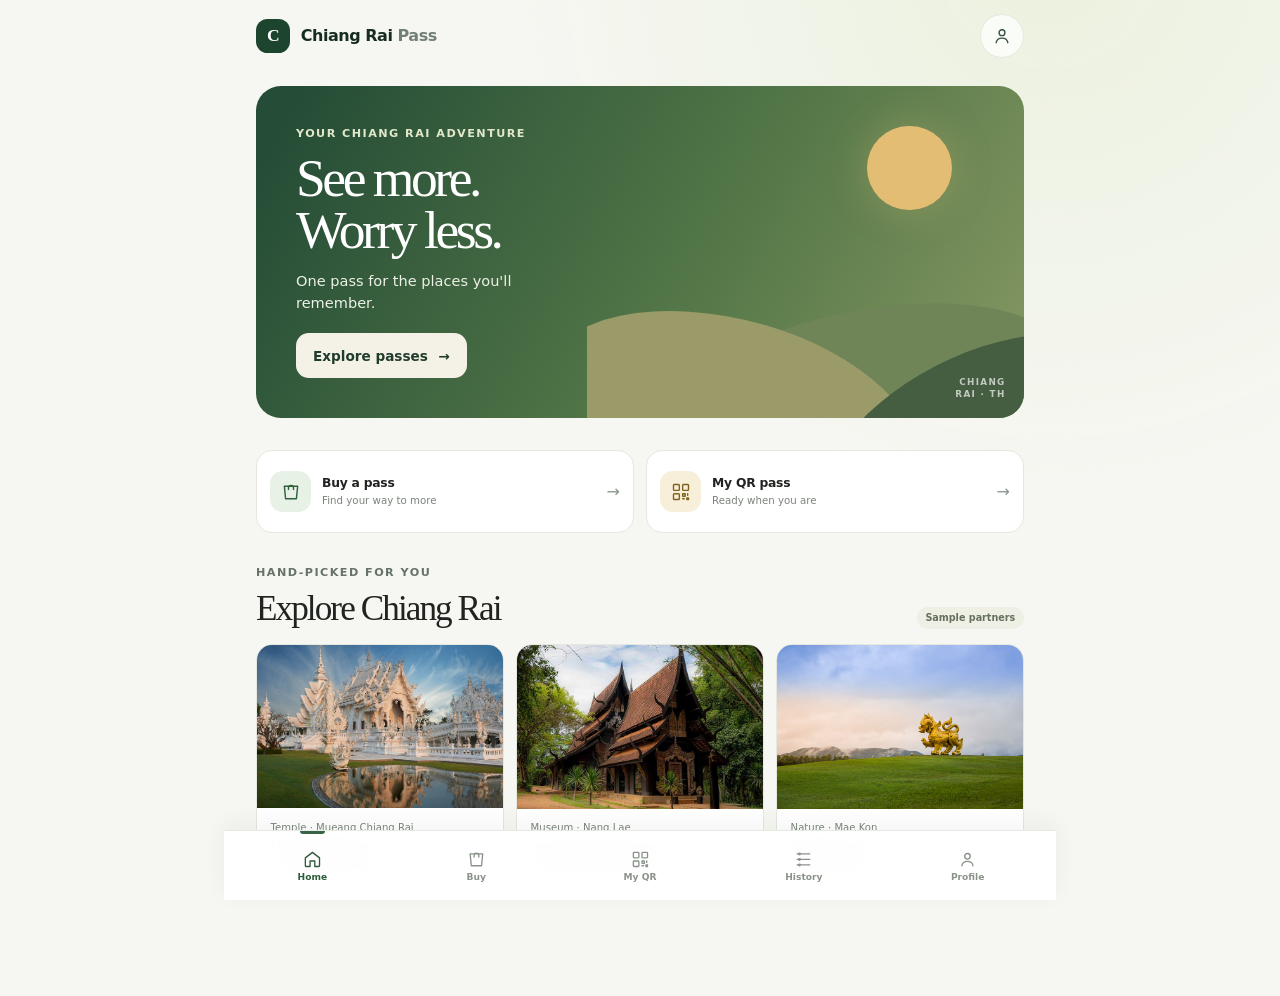
==== FrontEnd/index.html @ 677d4487 "update code" ====
<!doctype html>
<html lang="en">
  <head>
    <meta charset="utf-8">
    <meta name="viewport" content="width=device-width, initial-scale=1, viewport-fit=cover">
    <meta name="theme-color" content="#f6f7f2">
    <meta name="description" content="Explore Chiang Rai with one convenient visitor pass.">
    <link rel="manifest" href="./manifest.webmanifest">
    <title>Chiang Rai Pass</title>
    <link rel="stylesheet" href="./css/styles.css?v=2">
    <script src="./js/config.js" defer></script>
    <script src="./js/app.js?v=2" defer></script>
  </head>
  <body>
    <div class="app-frame">
      <header class="topbar">
        <a class="brand" href="#home" aria-label="Chiang Rai Pass home">
          <span class="brand-mark" aria-hidden="true">C</span>
          <span>Chiang Rai <span class="brand-light">Pass</span></span>
        </a>
        <button class="icon-button" type="button" data-navigate="profile" aria-label="Open profile">
          <svg viewBox="0 0 24 24" aria-hidden="true"><circle cx="12" cy="8" r="3.5"></circle><path d="M5 20c.6-3.7 3-5.5 7-5.5s6.4 1.8 7 5.5"></path></svg>
        </button>
      </header>

      <main id="app-content" class="app-content" tabindex="-1"></main>

      <nav class="bottom-nav" aria-label="Main navigation">
        <a href="#home" data-page="home" aria-current="page">
          <svg viewBox="0 0 24 24" aria-hidden="true"><path d="m3 10 9-7 9 7v10a1 1 0 0 1-1 1h-5v-7H9v7H4a1 1 0 0 1-1-1z"></path></svg>
          <span>Home</span>
        </a>
        <a href="#buy" data-page="buy">
          <svg viewBox="0 0 24 24" aria-hidden="true"><path d="M4 5h16l-1.5 15h-13z"></path><path d="M9 9V7a3 3 0 0 1 6 0v2"></path></svg>
          <span>Buy</span>
          <span id="cart-count" class="nav-count" hidden>0</span>
        </a>
        <a href="#qr" data-page="qr">
          <svg viewBox="0 0 24 24" aria-hidden="true"><rect x="3" y="3" width="7" height="7" rx="1"></rect><rect x="14" y="3" width="7" height="7" rx="1"></rect><rect x="3" y="14" width="7" height="7" rx="1"></rect><path d="M14 14h3v3h-3zM20 14v2M14 20h2M19 19h2v2h-2z"></path></svg>
          <span>My QR</span>
        </a>
        <a href="#history" data-page="history">
          <svg viewBox="0 0 24 24" aria-hidden="true"><path d="M4 5h16M4 12h16M4 19h16"></path><circle cx="7" cy="5" r="1"></circle><circle cx="7" cy="12" r="1"></circle><circle cx="7" cy="19" r="1"></circle></svg>
          <span>History</span>
        </a>
        <a href="#profile" data-page="profile">
          <svg viewBox="0 0 24 24" aria-hidden="true"><circle cx="12" cy="8" r="3.5"></circle><path d="M5 20c.6-3.7 3-5.5 7-5.5s6.4 1.8 7 5.5"></path></svg>
          <span>Profile</span>
        </a>
      </nav>
      <div id="app-announcer" class="visually-hidden" role="status" aria-live="polite"></div>
    </div>
  </body>
</html>
---- FrontEnd/css/styles.css ----
:root {
  color-scheme: light;
  font-family: "Aptos", "Segoe UI", system-ui, -apple-system, BlinkMacSystemFont, sans-serif;
  color: #20231f;
  background: #f6f7f2;
  font-synthesis: none;
  text-rendering: optimizeLegibility;
  -webkit-font-smoothing: antialiased;
  -moz-osx-font-smoothing: grayscale;
  font-optical-sizing: auto;
  font-weight: 400;
}

* {
  box-sizing: border-box;
}

body {
  min-width: 320px;
  min-height: 100vh;
  margin: 0;
  background:
    radial-gradient(ellipse at 82% -4%, rgb(227 236 207 / 55%), transparent 34rem),
    #f6f7f2;
}

button,
input,
a {
  font: inherit;
}

button,
a {
  -webkit-tap-highlight-color: transparent;
}

a {
  color: inherit;
}

button:focus-visible,
a:focus-visible,
input:focus-visible {
  outline: 3px solid #e0a938;
  outline-offset: 3px;
}

.app-frame {
  width: min(100%, 52rem);
  min-height: 100vh;
  margin-inline: auto;
  padding: 0 1.25rem calc(6.5rem + env(safe-area-inset-bottom));
}

.topbar {
  display: flex;
  height: 4.5rem;
  align-items: center;
  justify-content: space-between;
}

.brand {
  display: inline-flex;
  align-items: center;
  gap: 0.65rem;
  color: #172c20;
  font-size: 1rem;
  font-weight: 750;
  letter-spacing: -0.03em;
  text-decoration: none;
}

.brand-mark {
  display: grid;
  width: 2.15rem;
  height: 2.15rem;
  place-items: center;
  border-radius: 0.72rem;
  background: #1d442d;
  color: #fff;
  font-family: Georgia, serif;
  font-size: 1.1rem;
  font-weight: 700;
}

.brand-light {
  color: #738076;
  font-weight: 550;
}

.icon-button {
  display: grid;
  width: 2.75rem;
  height: 2.75rem;
  place-items: center;
  border: 1px solid #e5e8df;
  border-radius: 50%;
  background: rgb(255 255 255 / 76%);
  color: #385242;
  cursor: pointer;
}

.icon-button svg,
.bottom-nav svg,
.quick-icon svg {
  width: 1.25rem;
  height: 1.25rem;
  fill: none;
  stroke: currentColor;
  stroke-linecap: round;
  stroke-linejoin: round;
  stroke-width: 1.7;
}

.app-content {
  min-height: calc(100vh - 10.5rem);
  padding-top: 0.55rem;
}

.app-content:focus {
  outline: none;
}

.home-page {
  padding-top: 0.35rem;
}

.hero-card {
  position: relative;
  min-height: 18.5rem;
  overflow: hidden;
  padding: clamp(1.5rem, 5vw, 2.5rem);
  border-radius: 1.55rem;
  background: linear-gradient(120deg, #244c36 4%, #527647 56%, #879862 100%);
  color: white;
  isolation: isolate;
}

.hero-copy {
  position: relative;
  z-index: 2;
  max-width: 23rem;
}

.eyebrow {
  margin: 0 0 0.6rem;
  color: #667367;
  font-size: 0.7rem;
  font-weight: 750;
  letter-spacing: 0.13em;
  line-height: 1.4;
  text-transform: uppercase;
}

.eyebrow-light {
  color: #e1e8ca;
}

.hero-card h1 {
  margin: 0;
  font-family: Georgia, "Times New Roman", serif;
  font-size: clamp(2.4rem, 8vw, 3.35rem);
  font-weight: 500;
  letter-spacing: -0.065em;
  line-height: 0.98;
}

.hero-copy > p:not(.eyebrow) {
  max-width: 18rem;
  margin: 0.85rem 0 1.2rem;
  color: #edf1e6;
  font-size: 0.91rem;
  line-height: 1.5;
}

.button {
  display: inline-flex;
  min-height: 2.8rem;
  padding: 0.7rem 1rem;
  align-items: center;
  justify-content: center;
  gap: 0.65rem;
  border: 1px solid transparent;
  border-radius: 0.8rem;
  cursor: pointer;
  font-size: 0.85rem;
  font-weight: 700;
  text-decoration: none;
  transition: transform 130ms ease, background-color 130ms ease, border-color 130ms ease;
}

.button:hover {
  transform: translateY(-1px);
}

.button-light {
  background: #f4f1e7;
  color: #203c2b;
}

.button-light:hover {
  background: #fff;
}

.button-dark {
  background: #244b34;
  color: #fff;
}

.button-dark:hover {
  background: #193b28;
}

.button-outline {
  border-color: #d6dfd4;
  background: #fff;
  color: #294a34;
}

.button-outline:hover {
  border-color: #91a28f;
  background: #f7faf6;
}

.button-full {
  width: 100%;
}

.button:disabled {
  transform: none;
  cursor: not-allowed;
  opacity: 0.55;
}

.hero-sun {
  position: absolute;
  z-index: 0;
  top: 2.45rem;
  right: 4.5rem;
  width: 5.3rem;
  height: 5.3rem;
  border-radius: 50%;
  background: #e4bd74;
  box-shadow: 0 0 2.5rem rgb(244 205 126 / 25%);
}

.hero-hills {
  position: absolute;
  z-index: 1;
  right: -1rem;
  bottom: 0;
  width: 59%;
  height: 48%;
  overflow: hidden;
}

.hero-hills span {
  position: absolute;
  right: -8%;
  bottom: -48%;
  width: 92%;
  height: 116%;
  border-radius: 52% 48% 0 0;
  background: #708557;
  transform: rotate(-10deg);
}

.hero-hills span:nth-child(2) {
  right: 26%;
  bottom: -66%;
  width: 85%;
  height: 128%;
  background: #9a9b68;
  transform: rotate(16deg);
}

.hero-hills span:nth-child(3) {
  right: -25%;
  bottom: -73%;
  width: 75%;
  height: 114%;
  background: #455d40;
  transform: rotate(-24deg);
}

.hero-stamp {
  position: absolute;
  z-index: 2;
  right: 1.15rem;
  bottom: 1.05rem;
  color: rgb(255 255 255 / 68%);
  font-size: 0.55rem;
  font-weight: 700;
  letter-spacing: 0.15em;
  line-height: 1.45;
  text-align: right;
}

.section-block {
  margin-top: 2rem;
}

.quick-actions {
  display: grid;
  grid-template-columns: repeat(2, minmax(0, 1fr));
  gap: 0.75rem;
}

.quick-card {
  display: grid;
  min-height: 5.2rem;
  padding: 0.82rem;
  grid-template-columns: auto 1fr auto;
  align-items: center;
  gap: 0.7rem;
  border: 1px solid #e6e8df;
  border-radius: 1rem;
  background: #fff;
  text-decoration: none;
  transition: border-color 140ms ease, transform 140ms ease;
}

.quick-card:hover {
  transform: translateY(-2px);
  border-color: #a8b8a6;
}

.quick-icon {
  display: grid;
  width: 2.55rem;
  height: 2.55rem;
  place-items: center;
  border-radius: 0.8rem;
}

.quick-icon-green {
  background: #e8f1e5;
  color: #32603c;
}

.quick-icon-amber {
  background: #f8efda;
  color: #80621f;
}

.quick-card strong,
.quick-card small {
  display: block;
}

.quick-card strong {
  font-size: 0.77rem;
  letter-spacing: -0.02em;
}

.quick-card small {
  margin-top: 0.23rem;
  color: #7a837a;
  font-size: 0.64rem;
  line-height: 1.3;
}

.card-arrow {
  color: #8c968b;
  font-size: 1rem;
}

.section-title-row {
  display: flex;
  align-items: end;
  justify-content: space-between;
  gap: 1rem;
}

.section-title-row h2,
.page-heading h1 {
  margin: 0;
  font-family: Georgia, "Times New Roman", serif;
  font-size: clamp(1.75rem, 5vw, 2.2rem);
  font-weight: 500;
  letter-spacing: -0.055em;
  line-height: 1.1;
}

.sample-pill {
  padding: 0.36rem 0.55rem;
  border-radius: 2rem;
  background: #eef0e6;
  color: #65705d;
  font-size: 0.6rem;
  font-weight: 700;
  white-space: nowrap;
}

.attraction-list {
  display: grid;
  margin-top: 0.9rem;
  gap: 0.75rem;
}

.attraction-card {
  display: flex;
  flex-direction: column;
  overflow: hidden;
  border: 1px solid #e6e8df;
  border-radius: 1rem;
  background: #fff;
}


.attraction-image {
  width: 100%;
  height: 100%;
  object-fit: cover;
  object-position: center; 
  display: block;
}

attraction-art {
  position: relative;
  width: 100%;
  aspect-ratio: 16 / 10; 
  min-height: 0;         
  overflow: hidden;
  background: transparent;
}

.attraction-art.rose {
  background: linear-gradient(145deg, #c38a78, #7d5556);
}

.attraction-art.ink {
  background: linear-gradient(145deg, #6c7670, #303c39);
}

.attraction-art.leaf {
  background: linear-gradient(145deg, #a6a76d, #516c48);
}

.attraction-info {
  padding: 0.85rem 0.95rem;
}

.card-kicker {
  margin: 0 0 0.33rem;
  color: #7b867a;
  font-size: 0.63rem;
}

.attraction-info h3 {
  margin: 0;
  font-family: Georgia, serif;
  font-size: 1.05rem;
  font-weight: 500;
  letter-spacing: -0.025em;
}

.attraction-info > p:not(.card-kicker) {
  margin: 0.42rem 0 0.6rem;
  color: #717b71;
  font-size: 0.7rem;
  line-height: 1.45;
}

.partner-label {
  display: inline-flex;
  align-items: center;
  gap: 0.35rem;
  color: #63745f;
  font-size: 0.61rem;
  font-weight: 650;
}

.partner-dot,
.live-dot {
  width: 0.42rem;
  height: 0.42rem;
  border-radius: 50%;
  background: #65a36a;
}

.page-heading {
  margin: 1.25rem 0 1.4rem;
}

.page-heading h1 {
  max-width: 18ch;
}

.page-description {
  max-width: 37rem;
  margin: 0.65rem 0 0;
  color: #768075;
  font-size: 0.84rem;
  line-height: 1.55;
}

.demo-notice {
  display: flex;
  margin: 0 0 1rem;
  padding: 0.75rem 0.85rem;
  align-items: flex-start;
  gap: 0.55rem;
  border: 1px solid #e9dfc4;
  border-radius: 0.8rem;
  background: #fbf7e9;
  color: #72643c;
  font-size: 0.69rem;
  line-height: 1.45;
}

.demo-notice > span:first-child {
  display: grid;
  width: 1.05rem;
  height: 1.05rem;
  flex: 0 0 auto;
  place-items: center;
  border: 1px solid #bca96d;
  border-radius: 50%;
  font-size: 0.66rem;
  font-weight: 750;
}

.pass-list {
  display: grid;
  gap: 0.75rem;
}

.pass-card {
  display: grid;
  min-height: 10.4rem;
  overflow: hidden;
  grid-template-columns: 6.2rem 1fr;
  border: 1px solid #e6e8df;
  border-radius: 1rem;
  background: #fff;
}

.pass-art {
  display: grid;
  place-items: center;
  color: #fff;
  font-family: Georgia, serif;
  font-size: 1.25rem;
  letter-spacing: 0.12em;
}

.pass-art span {
  display: grid;
  width: 3.6rem;
  height: 4.7rem;
  place-items: center;
  border: 1px solid rgb(255 255 255 / 54%);
  border-radius: 0.45rem;
  background: rgb(255 255 255 / 10%);
  writing-mode: vertical-rl;
}

.pass-art-1 {
  background: linear-gradient(155deg, #778967, #334e3d);
}

.pass-art-2 {
  background: linear-gradient(155deg, #bd9860, #795c3d);
}

.pass-art-3 {
  background: linear-gradient(155deg, #a57568, #5b4340);
}

.pass-details {
  padding: 0.85rem 0.9rem;
}

.pass-tag {
  color: #718369;
  font-size: 0.59rem;
  font-weight: 700;
}

.pass-details h2 {
  margin: 0.23rem 0 0;
  font-family: Georgia, serif;
  font-size: 1.02rem;
  font-weight: 500;
  letter-spacing: -0.025em;
}

.pass-details > p {
  margin: 0.3rem 0 0.62rem;
  color: #7b837a;
  font-size: 0.66rem;
  line-height: 1.35;
}

.pass-buy-row {
  display: flex;
  align-items: center;
  justify-content: space-between;
  gap: 0.4rem;
}

.pass-price {
  color: #244b34;
  font-size: 1rem;
  letter-spacing: -0.04em;
  white-space: nowrap;
}

.pass-price small {
  color: #859086;
  font-size: 0.57rem;
  font-weight: 500;
  letter-spacing: 0;
}

.pass-buy-row .button {
  min-height: 2.35rem;
  padding: 0.5rem 0.65rem;
  font-size: 0.67rem;
  white-space: nowrap;
}

.cart-panel {
  margin-top: 1.4rem;
  padding: 1rem;
  border: 1px solid #e1e7dd;
  border-radius: 1.1rem;
  background: #fff;
}

.cart-heading {
  align-items: center;
}

.cart-heading h2 {
  font-family: Georgia, serif;
  font-size: 1.45rem;
}

.cart-heading-count {
  display: inline-grid;
  min-width: 1.4rem;
  height: 1.4rem;
  padding-inline: 0.25rem;
  place-items: center;
  border-radius: 1rem;
  background: #eef1e8;
  color: #4e644c;
  font-family: system-ui, sans-serif;
  font-size: 0.67rem;
  vertical-align: 0.15rem;
}

.cart-empty {
  display: flex;
  min-height: 8rem;
  align-items: center;
  justify-content: center;
  flex-direction: column;
  gap: 0.4rem;
  color: #7b867c;
  text-align: center;
}

.cart-empty-icon {
  display: grid;
  width: 2rem;
  height: 2rem;
  margin-bottom: 0.15rem;
  place-items: center;
  border-radius: 50%;
  background: #eff3ec;
  color: #507054;
  font-size: 1.15rem;
}

.cart-empty strong {
  color: #34463a;
  font-size: 0.8rem;
}

.cart-empty > span:last-child {
  font-size: 0.66rem;
}

.cart-lines {
  margin-top: 0.9rem;
}

.cart-line {
  display: flex;
  padding: 0.75rem 0;
  align-items: center;
  justify-content: space-between;
  gap: 0.8rem;
  border-bottom: 1px solid #edf0e9;
}

.cart-line-main strong,
.cart-line-main span {
  display: block;
}

.cart-line-main strong {
  font-size: 0.75rem;
}

.cart-line-main span {
  margin-top: 0.25rem;
  color: #7f897f;
  font-size: 0.65rem;
}

.quantity-control {
  display: inline-flex;
  height: 2rem;
  align-items: center;
  border: 1px solid #e4e9e1;
  border-radius: 0.6rem;
}

.quantity-control button {
  width: 2rem;
  height: 100%;
  border: 0;
  background: transparent;
  color: #3d6345;
  cursor: pointer;
  font-size: 1rem;
}

.quantity-control span {
  min-width: 1rem;
  font-size: 0.68rem;
  text-align: center;
}

.cart-total {
  display: flex;
  margin: 0.85rem 0;
  justify-content: space-between;
  color: #667267;
  font-size: 0.78rem;
}

.cart-total strong {
  color: #203c2b;
  font-size: 0.92rem;
}

.cart-note {
  margin: 0.5rem 0 0.8rem;
  color: #7e887e;
  font-size: 0.64rem;
  line-height: 1.45;
}

.loading-panel {
  padding: 1.5rem;
  border: 1px solid #e6e8df;
  border-radius: 1rem;
  background: #fff;
  color: #718071;
  font-size: 0.8rem;
  text-align: center;
}

.empty-state {
  display: flex;
  min-height: 16rem;
  padding: 1.5rem;
  align-items: center;
  justify-content: center;
  flex-direction: column;
  border: 1px solid #e6e8df;
  border-radius: 1.1rem;
  background: #fff;
  text-align: center;
}

.empty-icon {
  display: grid;
  width: 2.8rem;
  height: 2.8rem;
  margin-bottom: 0.85rem;
  place-items: center;
  border-radius: 50%;
  background: #eff2e9;
  color: #486345;
  font-size: 1.25rem;
}

.empty-state h2 {
  margin: 0;
  font-family: Georgia, serif;
  font-size: 1.35rem;
  font-weight: 500;
}

.empty-state p {
  max-width: 24rem;
  margin: 0.55rem 0 1.15rem;
  color: #7a847a;
  font-size: 0.75rem;
  line-height: 1.55;
}

.empty-state-error .empty-icon {
  background: #f7eae3;
  color: #a4513b;
}

.history-list {
  display: grid;
  gap: 0.65rem;
}

.history-item {
  display: flex;
  padding: 0.9rem;
  align-items: flex-start;
  gap: 0.75rem;
  border: 1px solid #e6e8df;
  border-radius: 0.9rem;
  background: #fff;
}

.history-icon {
  display: grid;
  width: 2rem;
  height: 2rem;
  flex: 0 0 auto;
  place-items: center;
  border-radius: 50%;
  background: #eaf2e6;
  color: #3f7549;
  font-weight: 750;
}

.history-item h2 {
  margin: 0;
  font-size: 0.8rem;
}

.history-item p,
.history-item time {
  display: block;
  margin: 0.25rem 0 0;
  color: #7a847a;
  font-size: 0.66rem;
}

.history-item time {
  margin-top: 0.5rem;
  color: #526653;
}

.profile-card {
  padding: 1.15rem;
  border: 1px solid #e6e8df;
  border-radius: 1.1rem;
  background: #fff;
}

.profile-tabs {
  display: grid;
  padding: 0.25rem;
  grid-template-columns: 1fr 1fr;
  border-radius: 0.8rem;
  background: #f1f3ed;
}

.profile-tabs button {
  min-height: 2.5rem;
  border: 0;
  border-radius: 0.6rem;
  background: transparent;
  color: #737d72;
  cursor: pointer;
  font-size: 0.72rem;
  font-weight: 650;
}

.profile-tabs button.is-active {
  background: #fff;
  color: #294a34;
  box-shadow: 0 1px 4px rgb(32 53 33 / 10%);
}

.profile-api-note {
  margin-top: 0.85rem;
  font-size: 0.63rem;
}

.account-form {
  display: grid;
  margin-top: 1rem;
  gap: 0.5rem;
}

.field-label {
  margin-top: 0.3rem;
  color: #526153;
  font-size: 0.67rem;
  font-weight: 650;
}

.account-form input:not([type="checkbox"]) {
  width: 100%;
  min-height: 2.9rem;
  padding: 0.7rem 0.8rem;
  border: 1px solid #dfe5dc;
  border-radius: 0.7rem;
  background: #fff;
  color: #25372a;
  font-size: 0.78rem;
}

.account-form input::placeholder {
  color: #a4aca2;
}

.consent-box {
  display: grid;
  margin: 0.4rem 0;
  padding: 0.8rem;
  gap: 0.75rem;
  border-radius: 0.8rem;
  background: #f7f8f4;
}

.privacy-preview {
  color: #566658;
  font-size: 0.64rem;
  line-height: 1.5;
}

.privacy-preview summary {
  width: fit-content;
  color: #315b3b;
  cursor: pointer;
  font-weight: 700;
}

.privacy-preview p {
  margin: 0.45rem 0 0;
  color: #717d71;
}

.check-row {
  display: flex;
  align-items: flex-start;
  gap: 0.55rem;
  color: #586458;
  font-size: 0.65rem;
  line-height: 1.45;
}

.check-row input {
  width: 1rem;
  height: 1rem;
  margin: 0.05rem 0 0;
  flex: 0 0 auto;
  accent-color: #315b3b;
}

.consent-box > p {
  margin: 0;
  color: #7c857a;
  font-size: 0.6rem;
  line-height: 1.45;
}

.form-message {
  min-height: 1rem;
  margin: 0;
  color: #8c432f;
  font-size: 0.66rem;
  line-height: 1.45;
}

.divider {
  display: flex;
  margin: 1rem 0;
  align-items: center;
  gap: 0.7rem;
  color: #969e95;
  font-size: 0.62rem;
}

.divider::before,
.divider::after {
  height: 1px;
  flex: 1;
  background: #e9ece5;
  content: "";
}

.social-buttons {
  display: grid;
  grid-template-columns: 1fr 1fr;
  gap: 0.6rem;
}

.social-button {
  display: inline-flex;
  min-height: 2.7rem;
  align-items: center;
  justify-content: center;
  gap: 0.5rem;
  border: 1px solid #e1e6de;
  border-radius: 0.7rem;
  background: #fff;
  color: #39493b;
  cursor: pointer;
  font-size: 0.72rem;
  font-weight: 650;
}

.google-mark {
  color: #4285f4;
  font-size: 0.9rem;
  font-weight: 800;
}

.apple-mark {
  color: #20231f;
  font-size: 0.75rem;
}

.privacy-footnote {
  margin: 1rem 0 0;
  color: #879087;
  font-size: 0.6rem;
  line-height: 1.5;
  text-align: center;
}

.profile-options {
  margin-top: 1rem;
  padding: 1.1rem;
  border: 1px solid #e6e8df;
  border-radius: 1.1rem;
  background: #fff;
}

.profile-options h2 {
  margin: 0;
  font-family: Georgia, serif;
  font-size: 1.3rem;
  font-weight: 500;
  letter-spacing: -0.035em;
}

.profile-options > p:not(.eyebrow, .privacy-footnote) {
  color: #798379;
  font-size: 0.68rem;
  line-height: 1.5;
}

.profile-option-row {
  display: flex;
  padding: 0.75rem 0;
  align-items: center;
  justify-content: space-between;
  gap: 0.75rem;
  border-top: 1px solid #edf0e9;
}

.profile-option-row strong,
.profile-option-row small {
  display: block;
}

.profile-option-row strong {
  color: #394a3b;
  font-size: 0.7rem;
}

.profile-option-row small {
  margin-top: 0.2rem;
  color: #889187;
  font-size: 0.61rem;
}

.coming-soon {
  flex: 0 0 auto;
  color: #899287;
  font-size: 0.58rem;
}

.qr-card {
  width: min(100%, 24rem);
  margin: 0 auto;
  padding: 1.1rem;
  border: 1px solid #e4e8df;
  border-radius: 1.1rem;
  background: #fff;
  text-align: center;
}

.qr-card-heading {
  display: inline-flex;
  align-items: center;
  gap: 0.45rem;
  color: #596a58;
  font-size: 0.7rem;
  font-weight: 650;
}

.live-dot-muted {
  background: #d09b42;
}

.qr-image,
.qr-placeholder {
  display: grid;
  width: min(100%, 15rem);
  aspect-ratio: 1;
  margin: 0.8rem auto;
  place-items: center;
  border: 1px solid #eef0eb;
  border-radius: 0.8rem;
  background: #fff;
  object-fit: contain;
}

.qr-placeholder {
  align-content: center;
  gap: 0.5rem;
  background:
    linear-gradient(45deg, #eff1ec 25%, transparent 25%, transparent 75%, #eff1ec 75%),
    linear-gradient(45deg, #eff1ec 25%, #fff 25%, #fff 75%, #eff1ec 75%);
  background-position: 0 0, 0.4rem 0.4rem;
  background-size: 0.8rem 0.8rem;
  color: #788478;
  font-size: 0.65rem;
}

.qr-placeholder-icon {
  font-size: 3rem;
}

.qr-card h2 {
  margin: 0.5rem 0 0;
  font-family: Georgia, serif;
  font-size: 1.3rem;
  font-weight: 500;
}

.qr-instruction {
  margin: 0.35rem 0;
  color: #758075;
  font-size: 0.68rem;
}

.qr-expiry {
  margin: 0.75rem 0;
  color: #657461;
  font-size: 0.72rem;
}

.qr-expiry strong {
  color: #344d37;
  font-variant-numeric: tabular-nums;
}

.qr-safety {
  margin: 0.8rem 0;
  color: #858d83;
  font-size: 0.61rem;
  line-height: 1.5;
}

.offline-banner {
  display: grid;
  margin: 0 0 0.85rem;
  padding: 0.7rem;
  gap: 0.35rem;
  border: 1px solid #eedeb8;
  border-radius: 0.7rem;
  background: #fcf6e7;
  color: #725b2b;
  text-align: left;
}

.offline-banner strong {
  font-size: 0.68rem;
}

.offline-banner span {
  font-size: 0.6rem;
  line-height: 1.45;
}

.notice-card {
  display: grid;
  width: min(100%, 24rem);
  margin: 0.85rem auto 0;
  padding: 0.8rem;
  gap: 0.3rem;
  border-radius: 0.8rem;
  font-size: 0.64rem;
  line-height: 1.5;
}

.notice-card-warning {
  border: 1px solid #eadfca;
  background: #fbf7ed;
  color: #766541;
}

.cache-clear-button {
  display: block;
  margin: 0.85rem auto;
}

.text-button {
  padding: 0.45rem;
  border: 0;
  background: transparent;
  color: #6b7969;
  cursor: pointer;
  font-size: 0.65rem;
  text-decoration: underline;
  text-underline-offset: 0.15rem;
}

.notice-dialog {
  width: min(calc(100% - 2rem), 25rem);
  padding: 0;
  border: 0;
  border-radius: 1.1rem;
  background: #fff;
  color: #20231f;
  box-shadow: 0 1.5rem 5rem rgb(0 0 0 / 25%);
}

.notice-dialog::backdrop {
  background: rgb(24 34 27 / 46%);
  backdrop-filter: blur(3px);
}

.dialog-content {
  position: relative;
  padding: 1.5rem;
}

.dialog-close {
  position: absolute;
  top: 0.8rem;
  right: 0.85rem;
  width: 2rem;
  height: 2rem;
  border: 0;
  border-radius: 50%;
  background: #f1f3ed;
  color: #5c695c;
  cursor: pointer;
  font-size: 1.15rem;
}

.dialog-content h2 {
  margin: 0;
  font-family: Georgia, serif;
  font-size: 1.55rem;
  font-weight: 500;
}

.dialog-content > p:not(.eyebrow) {
  margin: 0.6rem 0 1.15rem;
  color: #758075;
  font-size: 0.75rem;
  line-height: 1.55;
}

.bottom-nav {
  position: fixed;
  z-index: 10;
  right: 0;
  bottom: 0;
  left: 0;
  display: grid;
  width: min(100%, 52rem);
  min-height: calc(4.35rem + env(safe-area-inset-bottom));
  margin-inline: auto;
  padding: 0.45rem 0.4rem calc(0.45rem + env(safe-area-inset-bottom));
  grid-template-columns: repeat(5, minmax(0, 1fr));
  border-top: 1px solid #e7eae2;
  background: rgb(255 255 255 / 95%);
  box-shadow: 0 -0.4rem 1.4rem rgb(35 48 35 / 5%);
  backdrop-filter: blur(16px);
}

.bottom-nav a {
  position: relative;
  display: flex;
  min-width: 0;
  align-items: center;
  justify-content: center;
  flex-direction: column;
  gap: 0.2rem;
  border-radius: 0.75rem;
  color: #8a9389;
  font-size: 0.57rem;
  font-weight: 600;
  text-decoration: none;
}

.bottom-nav a[aria-current="page"] {
  color: #2d5b3c;
}

.bottom-nav a[aria-current="page"]::before {
  position: absolute;
  top: -0.45rem;
  width: 1.55rem;
  height: 0.16rem;
  border-radius: 0 0 1rem 1rem;
  background: #386344;
  content: "";
}

.bottom-nav svg {
  width: 1.18rem;
  height: 1.18rem;
}

.nav-count {
  position: absolute;
  top: 0.12rem;
  left: calc(50% + 0.45rem);
  display: grid;
  min-width: 1rem;
  height: 1rem;
  padding-inline: 0.2rem;
  place-items: center;
  border: 2px solid #fff;
  border-radius: 1rem;
  background: #bf6848;
  color: #fff;
  font-size: 0.5rem;
}

.nav-count[hidden] {
  display: none;
}

.visually-hidden {
  position: absolute;
  width: 1px;
  height: 1px;
  overflow: hidden;
  clip: rect(0, 0, 0, 0);
  white-space: nowrap;
  clip-path: inset(50%);
}

@media (min-width: 700px) {
  .app-frame {
    padding-right: 2rem;
    padding-left: 2rem;
  }

  .attraction-list {
    grid-template-columns: repeat(3, minmax(0, 1fr));
  }

  .attraction-card {
    grid-template-columns: 1fr;
  }

  .attraction-art {
    min-height: 8rem;
  }

  .attraction-info {
    padding: 0.85rem;
  }

  .pass-list {
    grid-template-columns: repeat(2, minmax(0, 1fr));
  }

  .pass-card {
    grid-template-columns: 5.4rem 1fr;
  }
}

@media (max-width: 390px) {
  .app-frame {
    padding-right: 0.8rem;
    padding-left: 0.8rem;
  }

  .hero-card {
    min-height: 17rem;
    padding: 1.35rem;
  }

  .quick-actions {
    gap: 0.5rem;
  }

  .quick-card {
    padding: 0.65rem 0.55rem;
    gap: 0.45rem;
  }

  .quick-icon {
    width: 2.25rem;
    height: 2.25rem;
  }

  .quick-card strong {
    font-size: 0.68rem;
  }

  .quick-card small {
    font-size: 0.57rem;
  }

  .pass-card {
    grid-template-columns: 5rem 1fr;
  }

  .pass-details {
    padding: 0.75rem 0.65rem;
  }
}

@media (prefers-reduced-motion: reduce) {
  *,
  *::before,
  *::after {
    scroll-behavior: auto !important;
    transition-duration: 0.01ms !important;
  }
}
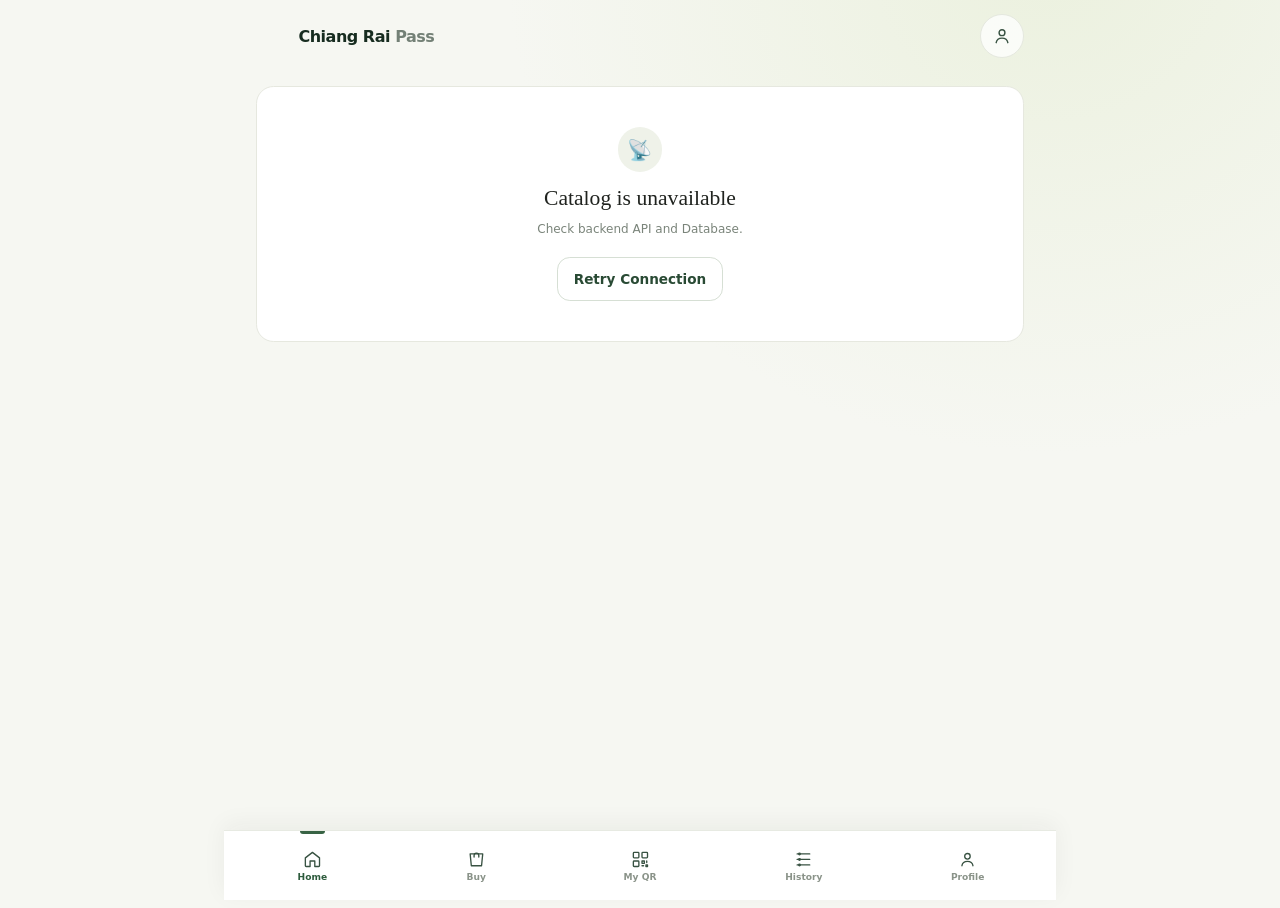
==== commit 7a4defa7: "cleaned up folder structure" ====
--- a/FrontEnd/index.html
+++ b/FrontEnd/index.html
@@ -6,19 +6,21 @@
     <meta name="theme-color" content="#f6f7f2">
     <meta name="description" content="Explore Chiang Rai with one convenient visitor pass.">
     <link rel="manifest" href="./manifest.webmanifest">
+    <link rel="icon" href="/icons/pass-icon.svg">
+
     <title>Chiang Rai Pass</title>
-    <link rel="stylesheet" href="./css/styles.css?v=2">
+    <link rel="stylesheet" href="./css/styles.css?v=21">
     <script src="./js/config.js" defer></script>
-    <script src="./js/app.js?v=2" defer></script>
+    <script src="./js/app.js?v=19" defer></script>
   </head>
   <body>
     <div class="app-frame">
       <header class="topbar">
         <a class="brand" href="#home" aria-label="Chiang Rai Pass home">
-          <span class="brand-mark" aria-hidden="true">C</span>
+          <span class="brand-mark" aria-hidden="true"></span>
           <span>Chiang Rai <span class="brand-light">Pass</span></span>
         </a>
-        <button class="icon-button" type="button" data-navigate="profile" aria-label="Open profile">
+        <button id="header-profile-button" class="icon-button" type="button" data-navigate="profile" aria-label="Open profile">
           <svg viewBox="0 0 24 24" aria-hidden="true"><circle cx="12" cy="8" r="3.5"></circle><path d="M5 20c.6-3.7 3-5.5 7-5.5s6.4 1.8 7 5.5"></path></svg>
         </button>
       </header>
--- a/FrontEnd/css/styles.css
+++ b/FrontEnd/css/styles.css
@@ -1,3 +1,6 @@
+/* ==========================================
+   1. BASE & RESET
+   ========================================== */
 :root {
   color-scheme: light;
   font-family: "Aptos", "Segoe UI", system-ui, -apple-system, BlinkMacSystemFont, sans-serif;
@@ -46,6 +49,19 @@
   outline-offset: 3px;
 }
 
+.visually-hidden {
+  position: absolute;
+  width: 1px;
+  height: 1px;
+  overflow: hidden;
+  clip: rect(0, 0, 0, 0);
+  white-space: nowrap;
+  clip-path: inset(50%);
+}
+
+/* ==========================================
+   2. APP SHELL, TOPBAR & BOTTOM NAVIGATION
+   ========================================== */
 .app-frame {
   width: min(100%, 52rem);
   min-height: 100vh;
@@ -72,16 +88,14 @@
 }
 
 .brand-mark {
-  display: grid;
-  width: 2.15rem;
-  height: 2.15rem;
-  place-items: center;
-  border-radius: 0.72rem;
-  background: #1d442d;
-  color: #fff;
-  font-family: Georgia, serif;
-  font-size: 1.1rem;
-  font-weight: 700;
+  display: inline-block;
+  width: 32px;
+  height: 32px;
+  background-image: url("/icons/pass-icon.svg");
+  background-repeat: no-repeat;
+  background-position: center;
+  background-size: contain;
+  vertical-align: middle;
 }
 
 .brand-light {
@@ -93,6 +107,8 @@
   display: grid;
   width: 2.75rem;
   height: 2.75rem;
+  overflow: hidden;
+  padding: 0;
   place-items: center;
   border: 1px solid #e5e8df;
   border-radius: 50%;
@@ -107,12 +123,19 @@
   width: 1.25rem;
   height: 1.25rem;
   fill: none;
-  stroke: currentColor;
+  stroke: #385242;
   stroke-linecap: round;
   stroke-linejoin: round;
   stroke-width: 1.7;
 }
 
+.header-avatar-image {
+  width: 100%;
+  height: 100%;
+  border-radius: inherit;
+  object-fit: cover;
+}
+
 .app-content {
   min-height: calc(100vh - 10.5rem);
   padding-top: 0.55rem;
@@ -122,27 +145,81 @@
   outline: none;
 }
 
-.home-page {
-  padding-top: 0.35rem;
-}
-
-.hero-card {
+.bottom-nav {
+  position: fixed;
+  z-index: 10;
+  right: 0;
+  bottom: 0;
+  left: 0;
+  display: grid;
+  width: min(100%, 52rem);
+  min-height: calc(4.35rem + env(safe-area-inset-bottom));
+  margin-inline: auto;
+  padding: 0.45rem 0.4rem calc(0.45rem + env(safe-area-inset-bottom));
+  grid-template-columns: repeat(5, minmax(0, 1fr));
+  border-top: 1px solid #e7eae2;
+  background: rgb(255 255 255 / 95%);
+  box-shadow: 0 -0.4rem 1.4rem rgb(35 48 35 / 5%);
+  backdrop-filter: blur(16px);
+}
+
+.bottom-nav a {
   position: relative;
-  min-height: 18.5rem;
-  overflow: hidden;
-  padding: clamp(1.5rem, 5vw, 2.5rem);
-  border-radius: 1.55rem;
-  background: linear-gradient(120deg, #244c36 4%, #527647 56%, #879862 100%);
-  color: white;
-  isolation: isolate;
-}
-
-.hero-copy {
-  position: relative;
-  z-index: 2;
-  max-width: 23rem;
-}
-
+  display: flex;
+  min-width: 0;
+  align-items: center;
+  justify-content: center;
+  flex-direction: column;
+  gap: 0.2rem;
+  border-radius: 0.75rem;
+  color: #8a9389;
+  font-size: 0.57rem;
+  font-weight: 600;
+  text-decoration: none;
+}
+
+.bottom-nav a[aria-current="page"] {
+  color: #2d5b3c;
+}
+
+.bottom-nav a[aria-current="page"]::before {
+  position: absolute;
+  top: -0.45rem;
+  width: 1.55rem;
+  height: 0.16rem;
+  border-radius: 0 0 1rem 1rem;
+  background: #386344;
+  content: "";
+}
+
+.bottom-nav svg {
+  width: 1.18rem;
+  height: 1.18rem;
+}
+
+.nav-count {
+  position: absolute;
+  top: 0.12rem;
+  left: calc(50% + 0.45rem);
+  display: grid;
+  min-width: 1rem;
+  height: 1rem;
+  padding-inline: 0.2rem;
+  place-items: center;
+  border: 2px solid #fff;
+  border-radius: 1rem;
+  background: #bf6848;
+  color: #fff;
+  font-size: 0.5rem;
+}
+
+.nav-count[hidden] {
+  display: none;
+}
+
+/* ==========================================
+   3. COMMON TYPOGRAPHY, BUTTONS & STATES
+   ========================================== */
 .eyebrow {
   margin: 0 0 0.6rem;
   color: #667367;
@@ -157,21 +234,90 @@
   color: #e1e8ca;
 }
 
-.hero-card h1 {
+.page-heading {
+  margin: 1.25rem 0 1.4rem;
+}
+
+.section-title-row h2,
+.page-heading h1 {
   margin: 0;
   font-family: Georgia, "Times New Roman", serif;
-  font-size: clamp(2.4rem, 8vw, 3.35rem);
+  font-size: clamp(1.75rem, 5vw, 2.2rem);
   font-weight: 500;
-  letter-spacing: -0.065em;
-  line-height: 0.98;
-}
-
-.hero-copy > p:not(.eyebrow) {
-  max-width: 18rem;
-  margin: 0.85rem 0 1.2rem;
-  color: #edf1e6;
-  font-size: 0.91rem;
-  line-height: 1.5;
+  letter-spacing: -0.055em;
+  line-height: 1.1;
+}
+
+.page-heading h1 {
+  max-width: 18ch;
+}
+
+.page-description {
+  max-width: 37rem;
+  margin: 0.65rem 0 0;
+  color: #768075;
+  font-size: 0.84rem;
+  line-height: 1.55;
+}
+
+.section-block {
+  margin-top: 0.5rem;
+}
+
+.section-title-row {
+  display: flex;
+  align-items: end;
+  justify-content: space-between;
+  gap: 1rem;
+}
+
+.section-title-row-link {
+  display: flex;
+  align-items: flex-end;
+  justify-content: space-between;
+  gap: 1rem;
+}
+
+.explore-link-btn {
+  display: inline-flex;
+  width: 2.25rem;
+  height: 2.25rem;
+  align-items: center;
+  justify-content: center;
+  border: 1px solid #e6e8df;
+  border-radius: 50%;
+  background: #fff;
+  color: #244b34;
+  text-decoration: none;
+  transition: transform 140ms ease, border-color 140ms ease, background-color 140ms ease;
+  box-shadow: 0 1px 3px rgba(0, 0, 0, 0.04);
+}
+
+.explore-link-btn:hover {
+  transform: translateY(-2px);
+  border-color: #244b34;
+  background: #244b34;
+  color: #fff;
+}
+
+.explore-link-btn svg {
+  width: 1.1rem;
+  height: 1.1rem;
+  fill: none;
+  stroke: currentColor;
+  stroke-width: 2.2;
+  stroke-linecap: round;
+  stroke-linejoin: round;
+}
+
+.sample-pill {
+  padding: 0.36rem 0.55rem;
+  border-radius: 2rem;
+  background: #eef0e6;
+  color: #65705d;
+  font-size: 0.6rem;
+  font-weight: 700;
+  white-space: nowrap;
 }
 
 .button {
@@ -194,43 +340,167 @@
   transform: translateY(-1px);
 }
 
-.button-light {
-  background: #f4f1e7;
-  color: #203c2b;
-}
-
-.button-light:hover {
-  background: #fff;
-}
-
-.button-dark {
-  background: #244b34;
-  color: #fff;
-}
-
-.button-dark:hover {
-  background: #193b28;
-}
-
-.button-outline {
-  border-color: #d6dfd4;
-  background: #fff;
-  color: #294a34;
-}
-
-.button-outline:hover {
-  border-color: #91a28f;
-  background: #f7faf6;
-}
-
-.button-full {
-  width: 100%;
-}
-
 .button:disabled {
   transform: none;
   cursor: not-allowed;
   opacity: 0.55;
+}
+
+.button-light-explore {
+  margin-inline: 0.25rem;
+  margin-block: 5rem 0.25rem;
+  background: #f4f1e7;
+  color: #203c2b;
+}
+
+.button-light-qr {
+  margin-inline: 0.25rem;
+  margin-block: 10rem 0.25rem;
+  background: #f4f1e7bb;
+  color: #000000;
+}
+
+.button-light:hover {
+  background: #fff;
+}
+
+.button-dark {
+  background: #244b34;
+  color: #fff;
+}
+
+.button-dark:hover {
+  background: #193b28;
+}
+
+.button-outline {
+  border-color: #d6dfd4;
+  background: #fff;
+  color: #294a34;
+}
+
+.button-outline:hover {
+  border-color: #91a28f;
+  background: #f7faf6;
+}
+
+.button-full {
+  width: 100%;
+}
+
+.text-button {
+  padding: 0.45rem;
+  border: 0;
+  background: transparent;
+  color: #6b7969;
+  cursor: pointer;
+  font-size: 0.65rem;
+  text-decoration: underline;
+  text-underline-offset: 0.15rem;
+}
+
+.loading-panel {
+  padding: 1.5rem;
+  border: 1px solid #e6e8df;
+  border-radius: 1rem;
+  background: #fff;
+  color: #718071;
+  font-size: 0.8rem;
+  text-align: center;
+}
+
+.empty-state {
+  display: flex;
+  min-height: 16rem;
+  padding: 1.5rem;
+  align-items: center;
+  justify-content: center;
+  flex-direction: column;
+  border: 1px solid #e6e8df;
+  border-radius: 1.1rem;
+  background: #fff;
+  text-align: center;
+}
+
+.empty-icon {
+  display: grid;
+  width: 2.8rem;
+  height: 2.8rem;
+  margin-bottom: 0.85rem;
+  place-items: center;
+  border-radius: 50%;
+  background: #eff2e9;
+  color: #486345;
+  font-size: 1.25rem;
+}
+
+.empty-state h2 {
+  margin: 0;
+  font-family: Georgia, serif;
+  font-size: 1.35rem;
+  font-weight: 500;
+}
+
+.qr-sign-in-link {
+  margin-top: 0.75rem;
+}
+
+.empty-state p {
+  max-width: 24rem;
+  margin: 0.55rem 0 1.15rem;
+  color: #7a847a;
+  font-size: 0.75rem;
+  line-height: 1.55;
+}
+
+.empty-state-error .empty-icon {
+  background: #f7eae3;
+  color: #a4513b;
+}
+
+/* ==========================================
+   4. HOME PAGE (HERO, QUICK ACTIONS, SEARCH & CARDS)
+   ========================================== */
+.home-page {
+  padding-top: 0.35rem;
+}
+
+.hero-card {
+  position: relative;
+  min-height: 18.5rem;
+  overflow: hidden;
+  padding: clamp(1.5rem, 5vw, 2.5rem);
+  border-radius: 1.55rem;
+  background: linear-gradient(120deg, #244c36 4%, #527647 56%, #879862 100%);
+  color: white;
+  isolation: isolate;
+}
+
+.hero-copy {
+  position: relative;
+  z-index: 2;
+  max-width: 23rem;
+}
+
+.hero-card h1 {
+  margin: 0;
+  font-family: Georgia, "Times New Roman", serif;
+  font-size: clamp(2.4rem, 8vw, 3.35rem);
+  font-weight: 500;
+  letter-spacing: -0.065em;
+  line-height: 0.98;
+}
+
+.hero-copy > .button {
+  margin-top: 1.2rem;
+}
+
+.hero-copy > p:not(.eyebrow) {
+  max-width: 18rem;
+  margin: 0.85rem 0 1.2rem;
+  color: #edf1e6;
+  font-size: 0.91rem;
+  line-height: 1.5;
 }
 
 .hero-sun {
@@ -297,21 +567,17 @@
   text-align: right;
 }
 
-.section-block {
-  margin-top: 2rem;
-}
-
 .quick-actions {
   display: grid;
-  grid-template-columns: repeat(2, minmax(0, 1fr));
+  grid-template-columns: repeat(1, minmax(0, 1fr));
   gap: 0.75rem;
 }
 
 .quick-card {
-  display: grid;
+  display: flex;
+  min-width: 100%;
   min-height: 5.2rem;
   padding: 0.82rem;
-  grid-template-columns: auto 1fr auto;
   align-items: center;
   gap: 0.7rem;
   border: 1px solid #e6e8df;
@@ -332,6 +598,7 @@
   height: 2.55rem;
   place-items: center;
   border-radius: 0.8rem;
+  color: #fff;
 }
 
 .quick-icon-green {
@@ -366,94 +633,192 @@
   font-size: 1rem;
 }
 
-.section-title-row {
-  display: flex;
-  align-items: end;
-  justify-content: space-between;
-  gap: 1rem;
-}
-
-.section-title-row h2,
-.page-heading h1 {
+.home-search {
+  display: flex;
+  align-items: center;
+  gap: 0.4rem;
+  margin: 0.85rem 0 1rem;
+  padding: 0.35rem 0.4rem 0.35rem 0.9rem;
+  border: 1px solid #e6e8df;
+  border-radius: 0.9rem;
+  background: #fff;
+}
+
+.home-search input {
+  width: 100%;
+  min-width: 0;
+  padding: 0.5rem 0;
+  border: 0;
+  outline: 0;
+  background: transparent;
+  color: #172c20;
+  font: inherit;
+}
+
+.home-search input::placeholder {
+  color: #7a837a;
+}
+
+.home-search button {
+  display: grid;
+  flex: 0 0 2.5rem;
+  width: 2.5rem;
+  height: 2.5rem;
+  padding: 0;
+  place-items: center;
+  border: 0;
+  border-radius: 0.7rem;
+  background: #294a34;
+  color: #fff;
+  cursor: pointer;
+}
+
+.home-search button svg {
+  width: 1.15rem;
+  height: 1.15rem;
+  fill: none;
+  stroke: currentColor;
+  stroke-linecap: round;
+  stroke-width: 2;
+}
+
+.home-search-empty {
+  margin: 1rem 0;
+  color: #7a837a;
+  text-align: center;
+}
+
+.home-category-section .section-title-row-link {
+  align-items: center;
+}
+
+.home-category-section .section-title-row-link h2 {
   margin: 0;
+  color: #172c20;
   font-family: Georgia, "Times New Roman", serif;
-  font-size: clamp(1.75rem, 5vw, 2.2rem);
+  font-size: 1.15rem;
   font-weight: 500;
-  letter-spacing: -0.055em;
-  line-height: 1.1;
-}
-
-.sample-pill {
-  padding: 0.36rem 0.55rem;
-  border-radius: 2rem;
-  background: #eef0e6;
-  color: #65705d;
-  font-size: 0.6rem;
-  font-weight: 700;
-  white-space: nowrap;
-}
-
+  letter-spacing: -0.035em;
+}
+
+/* --- Attraction Cards & Non-Looping Horizontal Carousel --- */
 .attraction-list {
   display: grid;
+  grid-template-columns: minmax(0, 1fr);
   margin-top: 0.9rem;
   gap: 0.75rem;
 }
 
+/* Carousel แนวนอนแบบไม่วนลูป (เลื่อนซ้าย-ขวาสุดขอบแล้วหยุด) */
+.home-category-list {
+  display: flex;
+  align-items: stretch;
+  gap: 0.75rem;
+  margin-top: 0.9rem;
+  padding-bottom: 0.25rem;
+  overflow-x: auto;
+  overscroll-behavior-x: contain;
+  scroll-snap-type: x mandatory;
+  scroll-behavior: smooth;
+  -webkit-overflow-scrolling: touch;
+  scrollbar-width: none;
+}
+
+.home-category-list .attraction-card {
+  flex: 0 0 clamp(12.5rem, 76%, 15.5rem);
+}
+
+.home-category-list::-webkit-scrollbar {
+  display: none;
+}
+
 .attraction-card {
-  display: flex;
-  flex-direction: column;
+  display: grid;
+  grid-template-rows: 60% 40%;
+  aspect-ratio: 4 / 4.5;
+  min-width: 0;
   overflow: hidden;
   border: 1px solid #e6e8df;
   border-radius: 1rem;
   background: #fff;
-}
-
-
-.attraction-image {
+  cursor: pointer;
+  scroll-snap-align: start;
+  scroll-snap-stop: always;
+}
+
+.attraction-card-compact {
+  aspect-ratio: unset;
+  grid-template-rows: 8.5rem auto;
+}
+
+.attraction-card-compact .attraction-info h3 {
+  display: block;
+  overflow: visible;
+  overflow-wrap: anywhere;
+}
+
+.attraction-art {
+  position: relative;
+  display: grid;
+  place-items: center;
+  width: 100%;
+  height: 100%;
+  min-height: 0;
+  overflow: hidden;
+  background: transparent;
+}
+
+.attraction-art.rose {
+  background: linear-gradient(145deg, #c38a78, #7d5556);
+}
+
+.attraction-art.ink {
+  background: linear-gradient(145deg, #6c7670, #303c39);
+}
+
+.attraction-art.leaf {
+  background: linear-gradient(145deg, #a6a76d, #516c48);
+}
+
+.attraction-image,
+.attraction-art img {
+  position: absolute;
+  inset: 0;
   width: 100%;
   height: 100%;
   object-fit: cover;
-  object-position: center; 
+  object-position: center;
   display: block;
 }
 
-attraction-art {
-  position: relative;
-  width: 100%;
-  aspect-ratio: 16 / 10; 
-  min-height: 0;         
-  overflow: hidden;
-  background: transparent;
-}
-
-.attraction-art.rose {
-  background: linear-gradient(145deg, #c38a78, #7d5556);
-}
-
-.attraction-art.ink {
-  background: linear-gradient(145deg, #6c7670, #303c39);
-}
-
-.attraction-art.leaf {
-  background: linear-gradient(145deg, #a6a76d, #516c48);
-}
-
 .attraction-info {
-  padding: 0.85rem 0.95rem;
+  display: flex;
+  flex-direction: column;
+  justify-content: space-between;
+  min-width: 0;
+  padding: 0.65rem 0.7rem;
 }
 
 .card-kicker {
   margin: 0 0 0.33rem;
   color: #7b867a;
   font-size: 0.63rem;
+  overflow: hidden;
+  text-overflow: ellipsis;
+  white-space: nowrap;
 }
 
 .attraction-info h3 {
-  margin: 0;
+  margin: 0 0 0.35rem;
   font-family: Georgia, serif;
-  font-size: 1.05rem;
+  font-size: 0.92rem;
   font-weight: 500;
   letter-spacing: -0.025em;
+  line-height: 1.25;
+  display: -webkit-box;
+  -webkit-line-clamp: 2;
+  -webkit-box-orient: vertical;
+  overflow: hidden;
 }
 
 .attraction-info > p:not(.card-kicker) {
@@ -467,6 +832,7 @@
   display: inline-flex;
   align-items: center;
   gap: 0.35rem;
+  margin-top: auto;
   color: #63745f;
   font-size: 0.61rem;
   font-weight: 650;
@@ -480,22 +846,9 @@
   background: #65a36a;
 }
 
-.page-heading {
-  margin: 1.25rem 0 1.4rem;
-}
-
-.page-heading h1 {
-  max-width: 18ch;
-}
-
-.page-description {
-  max-width: 37rem;
-  margin: 0.65rem 0 0;
-  color: #768075;
-  font-size: 0.84rem;
-  line-height: 1.55;
-}
-
+/* ==========================================
+   5. BUY PASS & CART PAGE
+   ========================================== */
 .demo-notice {
   display: flex;
   margin: 0 0 1rem;
@@ -713,6 +1066,56 @@
   font-size: 0.65rem;
 }
 
+.cart-holder,
+.cart-dates {
+  margin-top: 0.2rem;
+  color: #5c5c5c;
+  font-size: 0.75rem;
+}
+
+.cart-remove {
+  flex: 0 0 auto;
+  padding: 0.4rem;
+  border: 0;
+  background: transparent;
+  color: #8a5548;
+  cursor: pointer;
+  font-size: 0.72rem;
+  text-decoration: underline;
+}
+
+.pass-details-dialog {
+  max-height: min(90vh, 42rem);
+  overflow: auto;
+}
+
+.pass-detail-field {
+  display: grid;
+  margin: 0.85rem 0;
+  gap: 0.35rem;
+  color: #526653;
+  font-size: 0.75rem;
+  font-weight: 650;
+}
+
+.pass-detail-field input {
+  width: 100%;
+  min-height: 2.8rem;
+  padding: 0.65rem 0.75rem;
+  border: 1px solid #d6dfd4;
+  border-radius: 0.65rem;
+  background: #fff;
+  color: #20231f;
+  font: inherit;
+  font-weight: 400;
+}
+
+.pass-detail-date-row {
+  display: grid;
+  grid-template-columns: repeat(2, minmax(0, 1fr));
+  gap: 0.75rem;
+}
+
 .quantity-control {
   display: inline-flex;
   height: 2rem;
@@ -757,61 +1160,188 @@
   line-height: 1.45;
 }
 
-.loading-panel {
-  padding: 1.5rem;
-  border: 1px solid #e6e8df;
-  border-radius: 1rem;
-  background: #fff;
-  color: #718071;
-  font-size: 0.8rem;
-  text-align: center;
-}
-
-.empty-state {
-  display: flex;
-  min-height: 16rem;
-  padding: 1.5rem;
+/* ==========================================
+   6. HISTORY PAGE
+   ========================================== */
+.history-page {
+  display: grid;
+  gap: 0.8rem;
+}
+
+.history-page .page-heading {
+  margin-bottom: 0;
+}
+
+.history-profile {
+  margin-bottom: 0;
+  background: #fff;
+}
+
+.history-profile strong {
+  color: #20231f;
+  font-size: 1rem;
+  overflow-wrap: anywhere;
+}
+
+.history-filters {
+  display: flex;
+  overflow-x: auto;
+  padding: 0.15rem 0 0.35rem;
+  gap: 0.5rem;
+  scrollbar-width: thin;
+}
+
+.history-filter {
+  flex: 0 0 auto;
+  padding: 0.6rem 0.8rem;
+  border: 1px solid #d6dfd4;
+  border-radius: 999px;
+  background: #fff;
+  color: #526653;
+  cursor: pointer;
+  font-size: 0.75rem;
+  font-weight: 650;
+}
+
+.history-filter.is-selected {
+  border-color: #244b34;
+  background: #244b34;
+  color: #fff;
+}
+
+.history-pass-list {
+  display: grid;
+  gap: 0.8rem;
+}
+
+.history-pass-list .me-empty {
+  display: flex;
   align-items: center;
-  justify-content: center;
-  flex-direction: column;
-  border: 1px solid #e6e8df;
+  justify-content: space-between;
+  gap: 1rem;
+}
+
+.history-pass-card {
+  display: grid;
+  margin-bottom: 0;
+  padding: 1rem;
+  gap: 0.85rem;
+  border: 1px solid #d6dfd4;
   border-radius: 1.1rem;
-  background: #fff;
-  text-align: center;
-}
-
-.empty-icon {
-  display: grid;
-  width: 2.8rem;
-  height: 2.8rem;
-  margin-bottom: 0.85rem;
-  place-items: center;
-  border-radius: 50%;
-  background: #eff2e9;
-  color: #486345;
-  font-size: 1.25rem;
-}
-
-.empty-state h2 {
-  margin: 0;
-  font-family: Georgia, serif;
-  font-size: 1.35rem;
-  font-weight: 500;
-}
-
-.empty-state p {
-  max-width: 24rem;
-  margin: 0.55rem 0 1.15rem;
-  color: #7a847a;
-  font-size: 0.75rem;
-  line-height: 1.55;
-}
-
-.empty-state-error .empty-icon {
+  background: #244b34;
+  color: #fff;
+}
+
+.history-pass-head {
+  display: flex;
+  min-width: 0;
+  flex: 1;
+  align-items: flex-start;
+  justify-content: space-between;
+  gap: 0.75rem;
+}
+
+.history-pass-toggle {
+  display: flex;
+  width: 100%;
+  padding: 0;
+  align-items: center;
+  gap: 0.75rem;
+  border: 0;
+  background: transparent;
+  color: inherit;
+  cursor: pointer;
+  text-align: left;
+}
+
+.history-pass-head h2 {
+  margin: 0.35rem 0 0;
+  font-size: 1rem;
+  overflow-wrap: anywhere;
+}
+
+.history-chevron {
+  width: 1.25rem;
+  height: 1.25rem;
+  flex: 0 0 auto;
+  fill: none;
+  stroke: currentColor;
+  stroke-linecap: round;
+  stroke-linejoin: round;
+  stroke-width: 2;
+  transition: transform 150ms ease;
+}
+
+.history-chevron.is-expanded {
+  transform: rotate(180deg);
+}
+
+.history-pass-collapsible {
+  display: grid;
+  gap: 0.85rem;
+}
+
+.history-pass-collapsible[hidden] {
+  display: none;
+}
+
+.history-pass-status.is-expired {
   background: #f7eae3;
   color: #a4513b;
 }
 
+.history-pass-status.is-not-started {
+  background: #294a34;
+  color: #ffd400;
+}
+
+.history-pass-detail {
+  padding: 1rem;
+  border-radius: 0.85rem;
+  background: #fff;
+  color: #20231f;
+}
+
+.history-remaining-label {
+  margin: 0;
+  color: #768075;
+  font-size: 0.65rem;
+  font-weight: 700;
+  text-transform: uppercase;
+}
+
+.history-remaining {
+  display: block;
+  margin-top: 0.25rem;
+  font-size: 1.1rem;
+}
+
+.history-validity {
+  margin: 0.45rem 0 0;
+  color: #526653;
+  font-size: 0.7rem;
+}
+
+.history-section {
+  padding: 0.9rem;
+  margin-bottom: 0;
+  border-radius: 0.85rem;
+  background: #fff;
+}
+
+.history-pass-card .history-item,
+.history-pass-card .me-benefit {
+  color: #20231f;
+}
+
+.history-section .me-subtitle {
+  margin-top: 0;
+}
+
+.history-section .empty-state {
+  padding: 0.75rem 0;
+}
+
 .history-list {
   display: grid;
   gap: 0.65rem;
@@ -820,8 +1350,9 @@
 .history-item {
   display: flex;
   padding: 0.9rem;
-  align-items: flex-start;
-  gap: 0.75rem;
+  align-items: center;
+  justify-content: space-between;
+  gap: 0.7rem;
   border: 1px solid #e6e8df;
   border-radius: 0.9rem;
   background: #fff;
@@ -857,238 +1388,214 @@
   color: #526653;
 }
 
-.profile-card {
-  padding: 1.15rem;
-  border: 1px solid #e6e8df;
-  border-radius: 1.1rem;
-  background: #fff;
-}
-
-.profile-tabs {
-  display: grid;
-  padding: 0.25rem;
-  grid-template-columns: 1fr 1fr;
-  border-radius: 0.8rem;
-  background: #f1f3ed;
-}
-
-.profile-tabs button {
-  min-height: 2.5rem;
+.history-item-copy {
+  min-width: 0;
+}
+
+.history-attraction-name {
+  display: block;
+  margin: 0;
+  font-size: 0.8rem;
+  font-weight: 750;
+  overflow-wrap: anywhere;
+}
+
+.history-item .me-badge {
+  flex: 0 0 auto;
+}
+
+.history-full-link {
+  display: block;
+  margin-top: 1rem;
+  text-align: center;
+}
+
+.history-back {
+  justify-self: start;
+  margin-bottom: 0.25rem;
+}
+
+/* ==========================================
+   7. QR PASS PAGE & CAROUSEL
+   ========================================== */
+.qr-pass-list {
+  display: grid;
+  gap: 1rem;
+}
+
+.qr-carousel {
+  display: grid;
+  width: 100%;
+  max-width: 38rem;
+  margin-inline: auto;
+  gap: 0.35rem;
+}
+
+.qr-carousel-toolbar {
+  display: grid;
+  min-height: 2rem;
+  place-items: center;
+}
+
+.qr-position {
+  color: #596a58;
+  font-size: 0.85rem;
+  font-weight: 700;
+  font-variant-numeric: tabular-nums;
+}
+
+.qr-arrow {
+  display: grid;
+  position: absolute;
+  z-index: 1;
+  top: 38%;
+  width: 2.5rem;
+  height: 3.5rem;
+  padding: 0;
+  place-items: center;
   border: 0;
-  border-radius: 0.6rem;
+  border-radius: 0;
   background: transparent;
-  color: #737d72;
+  color: #000000;
   cursor: pointer;
-  font-size: 0.72rem;
-  font-weight: 650;
-}
-
-.profile-tabs button.is-active {
-  background: #fff;
-  color: #294a34;
-  box-shadow: 0 1px 4px rgb(32 53 33 / 10%);
-}
-
-.profile-api-note {
-  margin-top: 0.85rem;
-  font-size: 0.63rem;
-}
-
-.account-form {
-  display: grid;
-  margin-top: 1rem;
-  gap: 0.5rem;
-}
-
-.field-label {
-  margin-top: 0.3rem;
-  color: #526153;
-  font-size: 0.67rem;
-  font-weight: 650;
-}
-
-.account-form input:not([type="checkbox"]) {
+  font-size: 2.7rem;
+  font-weight: 800;
+  line-height: 1;
+}
+
+.qr-arrow-previous {
+  left: 0.45rem;
+}
+
+.qr-arrow-next {
+  right: 0.45rem;
+}
+
+.qr-arrow:disabled {
+  color: #8d9690;
+  cursor: default;
+}
+
+.qr-carousel-viewport {
+  position: relative;
+  touch-action: pan-y;
+  user-select: none;
+}
+
+.qr-pass-card {
+  display: grid;
+  min-height: 28rem;
+  padding: 1rem 3.25rem 1.5rem;
+  gap: 0.75rem;
+  border: 1px solid #e4e8df;
+  border-radius: 0.75rem;
+  background: #fff;
+}
+
+.qr-pass-heading {
+  display: flex;
+  align-items: flex-start;
+  justify-content: space-between;
+  gap: 0.75rem;
+}
+
+.qr-pass-heading h2 {
+  min-width: 0;
+  margin: 0.25rem 0 0;
+  font-family: Georgia, serif;
+  font-size: 1.2rem;
+  font-weight: 500;
+  overflow-wrap: anywhere;
+}
+
+.qr-pass-card .qr-card {
   width: 100%;
-  min-height: 2.9rem;
-  padding: 0.7rem 0.8rem;
-  border: 1px solid #dfe5dc;
-  border-radius: 0.7rem;
-  background: #fff;
-  color: #25372a;
-  font-size: 0.78rem;
-}
-
-.account-form input::placeholder {
-  color: #a4aca2;
-}
-
-.consent-box {
-  display: grid;
-  margin: 0.4rem 0;
-  padding: 0.8rem;
+  padding: 0.25rem 0 0;
+  border: 0;
+}
+
+.qr-pass-message,
+.qr-cache-message {
+  margin: 0;
+  color: #657461;
+  font-size: 0.8rem;
+  line-height: 1.5;
+}
+
+.qr-cache-message {
+  text-align: center;
+}
+
+.qr-pass-card > .button {
+  justify-self: start;
+}
+
+.qr-availability {
+  display: grid;
+  grid-template-columns: repeat(2, minmax(0, 1fr));
+  align-items: center;
+  min-height: 21rem;
   gap: 0.75rem;
-  border-radius: 0.8rem;
-  background: #f7f8f4;
-}
-
-.privacy-preview {
-  color: #566658;
-  font-size: 0.64rem;
-  line-height: 1.5;
-}
-
-.privacy-preview summary {
-  width: fit-content;
-  color: #315b3b;
-  cursor: pointer;
-  font-weight: 700;
-}
-
-.privacy-preview p {
-  margin: 0.45rem 0 0;
-  color: #717d71;
-}
-
-.check-row {
-  display: flex;
-  align-items: flex-start;
-  gap: 0.55rem;
-  color: #586458;
-  font-size: 0.65rem;
-  line-height: 1.45;
-}
-
-.check-row input {
-  width: 1rem;
-  height: 1rem;
-  margin: 0.05rem 0 0;
-  flex: 0 0 auto;
-  accent-color: #315b3b;
-}
-
-.consent-box > p {
-  margin: 0;
-  color: #7c857a;
-  font-size: 0.6rem;
-  line-height: 1.45;
-}
-
-.form-message {
-  min-height: 1rem;
-  margin: 0;
-  color: #8c432f;
-  font-size: 0.66rem;
-  line-height: 1.45;
-}
-
-.divider {
-  display: flex;
-  margin: 1rem 0;
-  align-items: center;
-  gap: 0.7rem;
-  color: #969e95;
-  font-size: 0.62rem;
-}
-
-.divider::before,
-.divider::after {
-  height: 1px;
-  flex: 1;
-  background: #e9ece5;
-  content: "";
-}
-
-.social-buttons {
-  display: grid;
-  grid-template-columns: 1fr 1fr;
-  gap: 0.6rem;
-}
-
-.social-button {
-  display: inline-flex;
-  min-height: 2.7rem;
+  color: #657461;
+  text-align: center;
+}
+
+.qr-availability-card {
+  display: flex;
+  min-width: 0;
+  min-height: 10rem;
+  padding: 1rem 0.75rem;
+  flex-direction: column;
   align-items: center;
   justify-content: center;
-  gap: 0.5rem;
-  border: 1px solid #e1e6de;
-  border-radius: 0.7rem;
-  background: #fff;
-  color: #39493b;
-  cursor: pointer;
-  font-size: 0.72rem;
+  gap: 0.55rem;
+  border: 1px solid #e4e8df;
+  border-radius: 0.85rem;
+  background: #fff;
+}
+
+.qr-availability-card p {
+  margin: 0;
+  font-size: 0.95rem;
+}
+
+.qr-availability-card strong {
+  color: #294a34;
+}
+
+.qr-availability-date {
+  flex-direction: row;
+  gap: 0.6rem;
+}
+
+.qr-availability-date svg {
+  width: 1.55rem;
+  height: 1.55rem;
+  flex: 0 0 auto;
+  fill: none;
+  stroke: currentColor;
+  stroke-linecap: round;
+  stroke-linejoin: round;
+  stroke-width: 1.7;
+}
+
+.qr-availability-date > div {
+  min-width: 0;
+}
+
+.qr-availability-date strong {
+  white-space: nowrap;
+  font-size: 1.2rem;
+}
+
+.qr-availability-countdown {
+  gap: 0.45rem;
+}
+
+.qr-availability-countdown .qr-starts-in {
+  font-size: 1.45rem;
   font-weight: 650;
-}
-
-.google-mark {
-  color: #4285f4;
-  font-size: 0.9rem;
-  font-weight: 800;
-}
-
-.apple-mark {
-  color: #20231f;
-  font-size: 0.75rem;
-}
-
-.privacy-footnote {
-  margin: 1rem 0 0;
-  color: #879087;
-  font-size: 0.6rem;
-  line-height: 1.5;
-  text-align: center;
-}
-
-.profile-options {
-  margin-top: 1rem;
-  padding: 1.1rem;
-  border: 1px solid #e6e8df;
-  border-radius: 1.1rem;
-  background: #fff;
-}
-
-.profile-options h2 {
-  margin: 0;
-  font-family: Georgia, serif;
-  font-size: 1.3rem;
-  font-weight: 500;
-  letter-spacing: -0.035em;
-}
-
-.profile-options > p:not(.eyebrow, .privacy-footnote) {
-  color: #798379;
-  font-size: 0.68rem;
-  line-height: 1.5;
-}
-
-.profile-option-row {
-  display: flex;
-  padding: 0.75rem 0;
-  align-items: center;
-  justify-content: space-between;
-  gap: 0.75rem;
-  border-top: 1px solid #edf0e9;
-}
-
-.profile-option-row strong,
-.profile-option-row small {
-  display: block;
-}
-
-.profile-option-row strong {
-  color: #394a3b;
-  font-size: 0.7rem;
-}
-
-.profile-option-row small {
-  margin-top: 0.2rem;
-  color: #889187;
-  font-size: 0.61rem;
-}
-
-.coming-soon {
-  flex: 0 0 auto;
-  color: #899287;
-  font-size: 0.58rem;
+  font-variant-numeric: tabular-nums;
 }
 
 .qr-card {
@@ -1156,17 +1663,6 @@
   font-size: 0.68rem;
 }
 
-.qr-expiry {
-  margin: 0.75rem 0;
-  color: #657461;
-  font-size: 0.72rem;
-}
-
-.qr-expiry strong {
-  color: #344d37;
-  font-variant-numeric: tabular-nums;
-}
-
 .qr-safety {
   margin: 0.8rem 0;
   color: #858d83;
@@ -1212,22 +1708,704 @@
   color: #766541;
 }
 
-.cache-clear-button {
+/* ==========================================
+   8. PROFILE, AUTH & SETTINGS PAGES
+   ========================================== */
+.profile-card {
+  padding: 1.15rem;
+  border: 1px solid #e6e8df;
+  border-radius: 1.1rem;
+  background: #fff;
+}
+
+.profile-tabs {
+  display: grid;
+  padding: 0.25rem;
+  grid-template-columns: 1fr 1fr;
+  border-radius: 0.8rem;
+  background: #f1f3ed;
+}
+
+.profile-tabs button {
+  min-height: 2.5rem;
+  border: 0;
+  border-radius: 0.6rem;
+  background: transparent;
+  color: #737d72;
+  cursor: pointer;
+  font-size: 0.72rem;
+  font-weight: 650;
+}
+
+.profile-tabs button.is-active {
+  background: #fff;
+  color: #294a34;
+  box-shadow: 0 1px 4px rgb(32 53 33 / 10%);
+}
+
+.profile-api-note {
+  margin-top: 0.85rem;
+  font-size: 0.63rem;
+}
+
+.account-form {
+  display: grid;
+  margin-top: 1rem;
+  gap: 0.5rem;
+}
+
+.account-form[hidden] {
+  display: none;
+}
+
+.field-label {
+  margin-top: 0.3rem;
+  color: #526153;
+  font-size: 0.67rem;
+  font-weight: 650;
+}
+
+.account-form input:not([type="checkbox"]) {
+  width: 100%;
+  min-height: 2.9rem;
+  padding: 0.7rem 0.8rem;
+  border: 1px solid #dfe5dc;
+  border-radius: 0.7rem;
+  background: #fff;
+  color: #25372a;
+  font-size: 0.78rem;
+}
+
+.account-form input::placeholder {
+  color: #a4aca2;
+}
+
+.password-field {
+  position: relative;
   display: block;
-  margin: 0.85rem auto;
-}
-
-.text-button {
-  padding: 0.45rem;
+}
+
+.password-field input {
+  padding-right: 3rem;
+}
+
+.password-toggle {
+  position: absolute;
+  top: 50%;
+  right: 0.45rem;
+  display: grid;
+  width: 2.2rem;
+  height: 2.2rem;
+  place-items: center;
+  border: 0;
+  border-radius: 0.6rem;
+  background: transparent;
+  color: #526653;
+  cursor: pointer;
+  transform: translateY(-50%);
+}
+
+.password-toggle:hover {
+  background: #f1f3ed;
+}
+
+.password-toggle svg {
+  width: 1.2rem;
+  height: 1.2rem;
+  fill: none;
+  stroke: currentColor;
+  stroke-width: 1.8;
+  stroke-linecap: round;
+  stroke-linejoin: round;
+}
+
+.password-reset-link {
+  justify-self: end;
+  margin-top: -0.25rem;
+  padding: 0;
   border: 0;
   background: transparent;
-  color: #6b7969;
+  color: #315b3b;
+  font: inherit;
+  font-size: 0.68rem;
   cursor: pointer;
+}
+
+.password-reset-link:hover {
+  text-decoration: underline;
+}
+
+.consent-box {
+  display: grid;
+  margin: 0.4rem 0;
+  padding: 0.8rem;
+  gap: 0.75rem;
+  border-radius: 0.8rem;
+  background: #f7f8f4;
+}
+
+.privacy-preview {
+  color: #566658;
+  font-size: 0.64rem;
+  line-height: 1.5;
+}
+
+.privacy-preview summary {
+  width: fit-content;
+  color: #315b3b;
+  cursor: pointer;
+  font-weight: 700;
+}
+
+.privacy-preview p {
+  margin: 0.45rem 0 0;
+  color: #717d71;
+}
+
+.check-row {
+  display: flex;
+  align-items: flex-start;
+  gap: 0.55rem;
+  color: #586458;
   font-size: 0.65rem;
+  line-height: 1.45;
+}
+
+.check-row input {
+  width: 1rem;
+  height: 1rem;
+  margin: 0.05rem 0 0;
+  flex: 0 0 auto;
+  accent-color: #315b3b;
+}
+
+.consent-box > p {
+  margin: 0;
+  color: #7c857a;
+  font-size: 0.6rem;
+  line-height: 1.45;
+}
+
+.form-message {
+  min-height: 1rem;
+  margin: 0;
+  color: #8c432f;
+  font-size: 0.66rem;
+  line-height: 1.45;
+}
+
+.divider {
+  display: flex;
+  margin: 1rem 0;
+  align-items: center;
+  gap: 0.7rem;
+  color: #969e95;
+  font-size: 0.62rem;
+}
+
+.divider::before,
+.divider::after {
+  height: 1px;
+  flex: 1;
+  background: #e9ece5;
+  content: "";
+}
+
+.social-buttons {
+  display: grid;
+  grid-template-columns: 1fr 1fr;
+  gap: 0.6rem;
+}
+
+.social-button {
+  display: inline-flex;
+  min-height: 2.7rem;
+  align-items: center;
+  justify-content: center;
+  gap: 0.5rem;
+  border: 1px solid #e1e6de;
+  border-radius: 0.7rem;
+  background: #fff;
+  color: #39493b;
+  cursor: pointer;
+  font-size: 0.72rem;
+  font-weight: 650;
+}
+
+.google-mark {
+  color: #4285f4;
+  font-size: 0.9rem;
+  font-weight: 800;
+}
+
+.apple-mark {
+  color: #20231f;
+  font-size: 0.75rem;
+}
+
+.privacy-footnote {
+  margin: 1rem 0 0;
+  color: #879087;
+  font-size: 0.6rem;
+  line-height: 1.5;
+  text-align: center;
+}
+
+.profile-options {
+  margin-top: 1rem;
+  padding: 1.1rem;
+  border: 1px solid #e6e8df;
+  border-radius: 1.1rem;
+  background: #fff;
+}
+
+.profile-options h2 {
+  margin: 0;
+  font-family: Georgia, serif;
+  font-size: 1.3rem;
+  font-weight: 500;
+  letter-spacing: -0.035em;
+}
+
+.profile-options > p:not(.eyebrow, .privacy-footnote) {
+  color: #798379;
+  font-size: 0.68rem;
+  line-height: 1.5;
+}
+
+.profile-option-row {
+  display: flex;
+  padding: 0.75rem 0;
+  align-items: center;
+  justify-content: space-between;
+  gap: 0.75rem;
+  border-top: 1px solid #edf0e9;
+}
+
+.profile-option-row strong,
+.profile-option-row small {
+  display: block;
+}
+
+.profile-option-row strong {
+  color: #394a3b;
+  font-size: 0.7rem;
+}
+
+.profile-option-row small {
+  margin-top: 0.2rem;
+  color: #889187;
+  font-size: 0.61rem;
+}
+
+.coming-soon {
+  flex: 0 0 auto;
+  color: #899287;
+  font-size: 0.58rem;
+}
+
+.settings-menu {
+  display: grid;
+  gap: 0.55rem;
+}
+
+.settings-menu-item {
+  display: flex;
+  width: 100%;
+  align-items: center;
+  justify-content: space-between;
+  gap: 0.75rem;
+  padding: 0.8rem 0.9rem;
+  border: 1px solid #d6dfd4;
+  border-radius: 0.8rem;
+  background: #fff;
+  color: #294a34;
+  font: inherit;
+  text-align: left;
+  text-decoration: none;
+  cursor: pointer;
+}
+
+.settings-menu-item:hover {
+  border-color: #91a28f;
+  background: #f7faf6;
+}
+
+.settings-menu-item.is-disabled {
+  flex-wrap: wrap;
+  color: #737d72;
+  cursor: default;
+}
+
+.settings-menu-item.is-disabled:hover {
+  border-color: #d6dfd4;
+  background: #fff;
+}
+
+.settings-menu-item small {
+  width: 100%;
+  color: #768075;
+  font-size: 0.72rem;
+}
+
+.privacy-back-link {
+  margin-bottom: 1rem;
+}
+
+.me-card {
+  margin-bottom: 1rem;
+  padding: 1.15rem;
+  border: 1px solid #d6dfd4;
+  border-radius: 1.1rem;
+  background: #e8efdc;
+}
+
+.me-card > .me-subtitle:first-child {
+  margin-top: 0;
+}
+
+.me-identity {
+  display: block;
+}
+
+.me-identity-row {
+  display: flex;
+  align-items: center;
+  gap: 1rem;
+}
+
+.me-avatar {
+  display: grid;
+  width: 8rem;
+  height: 8rem;
+  flex: none;
+  place-items: center;
+  border-radius: 50%;
+  background: #dedede;
+  color: #294a34;
+}
+
+.me-avatar > svg {
+  width: 5rem;
+  height: 5rem;
+}
+
+.me-avatar-img {
+  width: 100%;
+  height: 100%;
+  border: 1px solid #d6dfd4;
+  border-radius: 50%;
+  object-fit: cover;
+}
+
+.me-identity-text {
+  display: grid;
+  min-width: 0;
+  gap: 0.2rem;
+}
+
+.me-identity-text strong {
+  overflow-wrap: anywhere;
+  color: #20231f;
+  font-size: 1.25rem;
+}
+
+.me-identity-text small {
+  color: #768075;
+  font-size: 0.9rem;
+}
+
+.me-identity-edit {
+  width: auto;
+  min-height: 2.2rem;
+  margin-top: 0.8rem;
+  padding: 0.4rem 0.7rem;
+  justify-self: start;
+  border-radius: 0.45rem;
+  font-size: 0.82rem;
+  font-weight: 500;
+}
+
+.me-identity .account-form {
+  padding-top: 0.25rem;
+}
+
+.me-identity input[type="file"] {
+  font-size: 0.72rem;
+}
+
+.me-setting summary {
+  min-height: 2.5rem;
+  padding: 0.7rem 0.8rem;
+  border-radius: 0.8rem;
+  background: #fff;
+  color: #20231f;
+  cursor: pointer;
+  font-size: 0.82rem;
+  font-weight: 650;
+}
+
+.me-setting[open] summary {
+  margin-bottom: 0.8rem;
+}
+
+.me-benefit small,
+.me-muted {
+  color: #768075;
+  font-size: 0.72rem;
+}
+
+.me-status {
+  padding: 0.45rem 0.9rem;
+  border-radius: 0.7rem;
+  background: #fff;
+  color: #737d72;
+  font-size: 0.72rem;
+  font-weight: 700;
+  white-space: nowrap;
+}
+
+.me-status.is-active {
+  background: #294a34;
+  color: #94ff00;
+}
+
+.me-subtitle {
+  margin: 1.2rem 0 0.6rem;
+  color: #294a34;
+  font-size: 0.9rem;
+}
+
+.me-benefits {
+  display: grid;
+  margin: 0;
+  padding: 0;
+  gap: 0.5rem;
+  list-style: none;
+}
+
+.me-benefit {
+  display: flex;
+  align-items: center;
+  justify-content: space-between;
+  gap: 0.75rem;
+  padding: 0.7rem 0.8rem;
+  border-radius: 0.8rem;
+  background: #fff;
+}
+
+.me-benefit > span:first-child {
+  display: grid;
+  gap: 0.15rem;
+  min-width: 0;
+}
+
+.me-benefit strong {
+  color: #20231f;
+  font-size: 0.82rem;
+}
+
+.me-badge {
+  padding: 0.35rem 0.7rem;
+  border-radius: 0.6rem;
+  font-size: 0.68rem;
+  font-weight: 700;
+  white-space: nowrap;
+}
+
+.me-badge.is-available {
+  background: #e3efd8;
+  color: #294a34;
+}
+
+.me-badge.is-used {
+  background: #eceee7;
+  color: #737d72;
+}
+
+.me-link {
+  color: #294a34;
+  font-size: 0.82rem;
+  font-weight: 700;
   text-decoration: underline;
-  text-underline-offset: 0.15rem;
-}
-
+  text-underline-offset: 0.2em;
+}
+
+.me-optional {
+  color: #526653;
+  font-size: 0.66rem;
+  font-weight: 700;
+}
+
+.me-privacy-actions {
+  display: grid;
+  justify-items: end;
+  gap: 0.35rem;
+}
+
+/* ==========================================
+   9. TOURIST ATTRACTION / RESTAURANT / HOTEL LIST PAGES
+   ========================================== */
+.attraction-page-header {
+  display: flex;
+  align-items: center;
+  gap: 0.85rem;
+  margin: 1rem 0 1.5rem;
+}
+
+.attraction-page-header h1 {
+  margin: 0;
+  font-family: Georgia, "Times New Roman", serif;
+  font-size: clamp(1.6rem, 5vw, 2rem);
+  font-weight: 500;
+  letter-spacing: -0.04em;
+  color: #172c20;
+}
+
+.back-circle-btn {
+  display: grid;
+  width: 2.5rem;
+  height: 2.5rem;
+  flex: 0 0 auto;
+  place-items: center;
+  border: 1px solid #e6e8df;
+  border-radius: 50%;
+  background: #fff;
+  color: #244b34;
+  text-decoration: none;
+  transition: transform 130ms ease, border-color 130ms ease;
+}
+
+.back-circle-btn:hover {
+  transform: translateY(-1px);
+  border-color: #a8b8a6;
+  background: #f7faf6;
+}
+
+.back-circle-btn svg {
+  width: 1.2rem;
+  height: 1.2rem;
+  fill: none;
+  stroke: currentColor;
+  stroke-width: 2.2;
+  stroke-linecap: round;
+  stroke-linejoin: round;
+}
+
+.attraction-filter-bar {
+  display: flex;
+  flex-wrap: wrap;
+  gap: 0.4rem;
+  margin-bottom: 1.25rem;
+  padding: 0;
+}
+
+.filter-chip {
+  padding: 0.35rem 0.85rem;
+  border-radius: 2rem;
+  border: 1px solid #e6e8df;
+  background: #fff;
+  color: #556053;
+  font-size: 0.78rem;
+  font-weight: 500;
+  cursor: pointer;
+  white-space: nowrap;
+  transition: all 140ms ease;
+}
+
+.filter-chip.active,
+.filter-chip:hover {
+  background: #244b34;
+  color: #fff;
+  border-color: #244b34;
+}
+
+.attractions-vertical-list {
+  display: grid;
+  gap: 0.85rem;
+}
+
+.attraction-horizontal-card {
+  display: grid;
+  grid-template-columns: 7.5rem 1fr;
+  min-height: 7.5rem;
+  overflow: hidden;
+  border: 1px solid #e6e8df;
+  border-radius: 1rem;
+  background: #fff;
+  box-shadow: 0 2px 6px rgba(0, 0, 0, 0.02);
+}
+
+.attraction-horizontal-art {
+  position: relative;
+  width: 100%;
+  height: 100%;
+  min-height: 7.5rem;
+  overflow: hidden;
+  background: #eef1e8;
+}
+
+.attraction-horizontal-img {
+  position: absolute;
+  inset: 0;
+  width: 100%;
+  height: 100%;
+  object-fit: cover;
+  object-position: center;
+  display: block;
+}
+
+.attraction-horizontal-placeholder {
+  display: grid;
+  width: 100%;
+  height: 100%;
+  place-items: center;
+  background: linear-gradient(145deg, #42634e, #244b34);
+  color: #fff;
+  font-family: Georgia, serif;
+  font-size: 1.2rem;
+  font-weight: 700;
+  letter-spacing: 0.05em;
+}
+
+.attraction-horizontal-info {
+  display: flex;
+  flex-direction: column;
+  justify-content: center;
+  padding: 0.85rem 1rem;
+}
+
+.attraction-horizontal-info .card-kicker {
+  margin: 0 0 0.25rem;
+  color: #7b867a;
+  font-size: 0.63rem;
+  text-transform: uppercase;
+  letter-spacing: 0.05em;
+}
+
+.attraction-horizontal-info h3 {
+  margin: 0 0 0.35rem;
+  font-family: Georgia, serif;
+  font-size: 1.05rem;
+  font-weight: 500;
+  letter-spacing: -0.02em;
+  color: #20231f;
+}
+
+.attraction-horizontal-info p {
+  margin: 0;
+  color: #6a7569;
+  font-size: 0.72rem;
+  line-height: 1.45;
+  display: -webkit-box;
+  -webkit-line-clamp: 3;
+  -webkit-box-orient: vertical;
+  overflow: hidden;
+}
+
+/* ==========================================
+   10. DIALOGS, PRIVACY NOTICE & ATTRACTION MODAL
+   ========================================== */
 .notice-dialog {
   width: min(calc(100% - 2rem), 25rem);
   padding: 0;
@@ -1276,88 +2454,333 @@
   line-height: 1.55;
 }
 
-.bottom-nav {
+.notice-page {
+  padding-bottom: 3rem;
+}
+
+.notice-section {
+  margin-bottom: 1.4rem;
+}
+
+.notice-section h2 {
+  margin: 0 0 0.5rem;
+  color: #294a34;
+  font-size: 1rem;
+}
+
+.notice-section p,
+.notice-section li {
+  color: #3d473c;
+  font-size: 0.85rem;
+  line-height: 1.6;
+}
+
+.notice-section ul {
+  margin: 0 0 0.6rem;
+  padding-left: 1.2rem;
+}
+
+.notice-todo {
+  margin-bottom: 1.6rem;
+  padding: 0.9rem 1rem;
+  border: 1px solid #e3d79a;
+  border-radius: 0.9rem;
+  background: #fbf6dc;
+  color: #5b4d12;
+  font-size: 0.8rem;
+  line-height: 1.55;
+}
+
+.notice-todo p {
+  margin: 0.4rem 0 0;
+}
+
+.notice-page mark {
+  padding: 0 0.25rem;
+  border-radius: 0.3rem;
+  background: #fbf0b8;
+  color: #5b4d12;
+}
+
+.privacy-dialog {
+  width: min(calc(100% - 1.5rem), 42rem);
+  height: min(90dvh, 48rem);
+  max-width: none;
+  max-height: 90dvh;
+  padding: 0;
+  overflow: hidden;
+  border: 0;
+  border-radius: 1.1rem;
+  background: #f6f7f2;
+  color: #20231f;
+  box-shadow: 0 1.5rem 5rem rgb(0 0 0 / 25%);
+}
+
+.privacy-dialog[open] {
+  display: flex;
+}
+
+.privacy-dialog::backdrop {
+  background: rgb(24 34 27 / 46%);
+  backdrop-filter: blur(3px);
+}
+
+body:has(.privacy-dialog[open]) {
+  overflow: hidden;
+}
+
+.privacy-dialog-body {
+  display: flex;
+  width: 100%;
+  min-height: 0;
+  flex-direction: column;
+}
+
+.privacy-dialog-head {
+  position: relative;
+  display: flex;
+  min-height: 3.4rem;
+  padding: 0.7rem 3.4rem 0.7rem 1.1rem;
+  align-items: center;
+  border-bottom: 1px solid #d6dfd4;
+}
+
+.privacy-dialog-head h2 {
+  margin: 0;
+  color: #294a34;
+  font-family: Georgia, serif;
+  font-size: 1.2rem;
+  font-weight: 500;
+}
+
+.privacy-dialog-head .dialog-close {
+  top: 50%;
+  transform: translateY(-50%);
+}
+
+.privacy-dialog-frame {
+  width: 100%;
+  min-height: 0;
+  flex: 1;
+  border: 0;
+  background: #f6f7f2;
+}
+
+.privacy-dialog-foot {
+  display: grid;
+  gap: 0.8rem;
+  padding: 0.9rem 1.1rem calc(0.9rem + env(safe-area-inset-bottom));
+  border-top: 1px solid #d6dfd4;
+  background: #fff;
+}
+
+.privacy-dialog-foot[hidden] {
+  display: none;
+}
+
+.privacy-dialog-actions {
+  display: flex;
+  gap: 0.6rem;
+}
+
+.privacy-dialog-actions .button {
+  flex: 1 1 0;
+}
+
+.privacy-dialog-actions .button:disabled {
+  opacity: 0.5;
+  cursor: not-allowed;
+}
+
+.embedded .topbar,
+.embedded .notice-back {
+  display: none;
+}
+
+.embedded .app-frame {
+  padding-bottom: 1.5rem;
+}
+
+.attraction-modal-overlay {
   position: fixed;
+  top: 0;
+  left: 0;
+  width: 100vw;
+  height: 100vh;
+  background: rgba(0, 0, 0, 0.6);
+  backdrop-filter: blur(4px);
+  display: grid;
+  place-items: center;
+  z-index: 9999;
+  padding: 1rem;
+  opacity: 0;
+  visibility: hidden;
+  transition: opacity 200ms ease, visibility 200ms ease;
+}
+
+.attraction-modal-overlay.active {
+  opacity: 1;
+  visibility: visible;
+}
+
+.attraction-modal-card {
+  position: relative;
+  width: 100%;
+  max-width: 520px;
+  max-height: 90vh;
+  background: #ffffff;
+  border-radius: 1.25rem;
+  overflow-y: auto;
+  box-shadow: 0 20px 40px rgba(0, 0, 0, 0.2);
+  transform: translateY(20px);
+  transition: transform 200ms ease;
+}
+
+.attraction-modal-overlay.active .attraction-modal-card {
+  transform: translateY(0);
+}
+
+.modal-close-btn {
+  position: absolute;
+  top: 1rem;
+  right: 1rem;
+  width: 2.25rem;
+  height: 2.25rem;
+  border-radius: 50%;
+  border: none;
+  background: rgba(0, 0, 0, 0.4);
+  color: #fff;
+  font-size: 1.2rem;
+  cursor: pointer;
+  display: grid;
+  place-items: center;
   z-index: 10;
-  right: 0;
-  bottom: 0;
-  left: 0;
-  display: grid;
-  width: min(100%, 52rem);
-  min-height: calc(4.35rem + env(safe-area-inset-bottom));
-  margin-inline: auto;
-  padding: 0.45rem 0.4rem calc(0.45rem + env(safe-area-inset-bottom));
-  grid-template-columns: repeat(5, minmax(0, 1fr));
-  border-top: 1px solid #e7eae2;
-  background: rgb(255 255 255 / 95%);
-  box-shadow: 0 -0.4rem 1.4rem rgb(35 48 35 / 5%);
-  backdrop-filter: blur(16px);
-}
-
-.bottom-nav a {
+  transition: background 150ms ease;
+}
+
+.modal-close-btn:hover {
+  background: rgba(0, 0, 0, 0.7);
+}
+
+.modal-cover-art {
+  width: 100%;
+  height: 220px;
+  background: #eef1e8;
+  overflow: hidden;
   position: relative;
-  display: flex;
-  min-width: 0;
+}
+
+.modal-cover-art img {
+  width: 100%;
+  height: 100%;
+  object-fit: cover;
+}
+
+.modal-body-content {
+  padding: 1.5rem;
+}
+
+.modal-kicker {
+  color: #7b867a;
+  font-size: 0.75rem;
+  text-transform: uppercase;
+  letter-spacing: 0.05em;
+  margin: 0 0 0.35rem;
+  font-weight: 600;
+}
+
+.modal-title-row {
+  display: flex;
+  align-items: baseline;
+  justify-content: space-between;
+  gap: 0.75rem;
+  margin-bottom: 0.85rem;
+}
+
+.modal-title {
+  margin: 0;
+  font-family: Georgia, serif;
+  font-size: 1.45rem;
+  color: #172c20;
+  line-height: 1.25;
+}
+
+.category-tag {
+  display: inline-flex;
   align-items: center;
-  justify-content: center;
-  flex-direction: column;
-  gap: 0.2rem;
-  border-radius: 0.75rem;
-  color: #8a9389;
-  font-size: 0.57rem;
-  font-weight: 600;
-  text-decoration: none;
-}
-
-.bottom-nav a[aria-current="page"] {
-  color: #2d5b3c;
-}
-
-.bottom-nav a[aria-current="page"]::before {
+  padding: 0.2rem 0.6rem;
+  background: #f4f6f1;
+  color: #244b34;
+  border: 1px solid #d8e0d5;
+  border-radius: 6px;
+  font-size: 0.68rem;
+  font-weight: 700;
+  letter-spacing: 0.06em;
+  text-transform: uppercase;
+  white-space: nowrap;
+  flex-shrink: 0;
+}
+
+.modal-desc {
+  color: #4a5548;
+  font-size: 0.9rem;
+  line-height: 1.6;
+  margin-bottom: 1.25rem;
+}
+
+.modal-accessibility {
+  margin: -0.5rem 0 1.25rem;
+  color: #4a5548;
+  font-size: 0.82rem;
+  line-height: 1.55;
+}
+
+.modal-accessibility strong {
+  color: #294a34;
+}
+
+.modal-map-link {
+  display: inline-flex;
+  margin-top: 0.5rem;
+}
+
+.modal-map-container {
+  width: 100%;
+  height: 180px;
+  border-radius: 0.85rem;
+  overflow: hidden;
+  border: 1px solid #e6e8df;
+  margin-top: 1rem;
+}
+
+.modal-map-container iframe {
+  width: 100%;
+  height: 100%;
+  border: 0;
+}
+
+.modal-map-container-with-button {
+  position: relative;
+}
+
+.modal-map-overlay-button {
   position: absolute;
-  top: -0.45rem;
-  width: 1.55rem;
-  height: 0.16rem;
-  border-radius: 0 0 1rem 1rem;
-  background: #386344;
-  content: "";
-}
-
-.bottom-nav svg {
-  width: 1.18rem;
-  height: 1.18rem;
-}
-
-.nav-count {
-  position: absolute;
-  top: 0.12rem;
-  left: calc(50% + 0.45rem);
-  display: grid;
-  min-width: 1rem;
-  height: 1rem;
-  padding-inline: 0.2rem;
-  place-items: center;
-  border: 2px solid #fff;
-  border-radius: 1rem;
-  background: #bf6848;
-  color: #fff;
-  font-size: 0.5rem;
-}
-
-.nav-count[hidden] {
-  display: none;
-}
-
-.visually-hidden {
-  position: absolute;
-  width: 1px;
-  height: 1px;
-  overflow: hidden;
-  clip: rect(0, 0, 0, 0);
-  white-space: nowrap;
-  clip-path: inset(50%);
-}
-
+  top: 0.65rem;
+  left: 0.65rem;
+  z-index: 1;
+}
+
+/* ==========================================
+   11. RESPONSIVE MEDIA QUERIES
+   ========================================== */
+/* หน้าจอกลาง (480px - 699px): Carousel โชว์ ~2.2 ใบ เลื่อนซ้าย-ขวาได้โดยไม่วนลูป */
+@media (min-width: 480px) {
+  .home-category-list .attraction-card {
+    flex-basis: clamp(12.5rem, 44%, 15rem);
+  }
+}
+
+/* หน้าจอกว้าง (>= 700px): โชว์พอดี 3 ใบในแถวเดียว (ถ้ามีมากกว่า 3 ใบเลื่อนขวาต่อได้) */
 @media (min-width: 700px) {
   .app-frame {
     padding-right: 2rem;
@@ -1368,16 +2791,8 @@
     grid-template-columns: repeat(3, minmax(0, 1fr));
   }
 
-  .attraction-card {
-    grid-template-columns: 1fr;
-  }
-
-  .attraction-art {
-    min-height: 8rem;
-  }
-
-  .attraction-info {
-    padding: 0.85rem;
+  .home-category-list .attraction-card {
+    flex-basis: calc((100% - 1.5rem) / 3);
   }
 
   .pass-list {
@@ -1386,6 +2801,65 @@
 
   .pass-card {
     grid-template-columns: 5.4rem 1fr;
+  }
+}
+
+@media (max-width: 520px) {
+  .pass-detail-date-row {
+    grid-template-columns: 1fr;
+    gap: 0;
+  }
+
+  .qr-pass-card {
+    min-height: 24rem;
+    padding: 0.9rem 2.65rem 1.25rem;
+  }
+
+  .qr-availability {
+    min-height: 17rem;
+    gap: 0.45rem;
+  }
+
+  .qr-availability-card {
+    min-height: 8.5rem;
+    padding: 0.65rem 0.35rem;
+    gap: 0.4rem;
+  }
+
+  .qr-availability-card p {
+    font-size: 0.75rem;
+  }
+
+  .qr-availability-date {
+    flex-direction: column;
+    gap: 0.4rem;
+  }
+
+  .qr-availability-date svg {
+    width: 1.35rem;
+    height: 1.35rem;
+  }
+
+  .qr-availability-date strong {
+    font-size: 0.75rem;
+  }
+
+  .qr-availability-countdown .qr-starts-in {
+    font-size: 0.85rem;
+  }
+
+  .qr-arrow {
+    width: 2rem;
+    height: 3rem;
+    font-size: 2.25rem;
+  }
+
+  .qr-arrow-previous {
+    left: 0.2rem;
+  }
+
+  .qr-arrow-next {
+    right: 0.2rem;
   }
 }
 
@@ -1428,6 +2902,29 @@
 
   .pass-details {
     padding: 0.75rem 0.65rem;
+  }
+
+  .attraction-horizontal-card {
+    grid-template-columns: 6.2rem 1fr;
+  }
+
+  .attraction-horizontal-info {
+    padding: 0.7rem 0.75rem;
+  }
+
+  .attraction-horizontal-info h3 {
+    font-size: 0.95rem;
+  }
+}
+
+@media (max-width: 380px) {
+  .history-item {
+    align-items: flex-start;
+    flex-direction: column;
+  }
+
+  .history-pass-detail {
+    padding: 0.8rem;
   }
 }
 
@@ -1438,4 +2935,4 @@
     scroll-behavior: auto !important;
     transition-duration: 0.01ms !important;
   }
-}
+}
